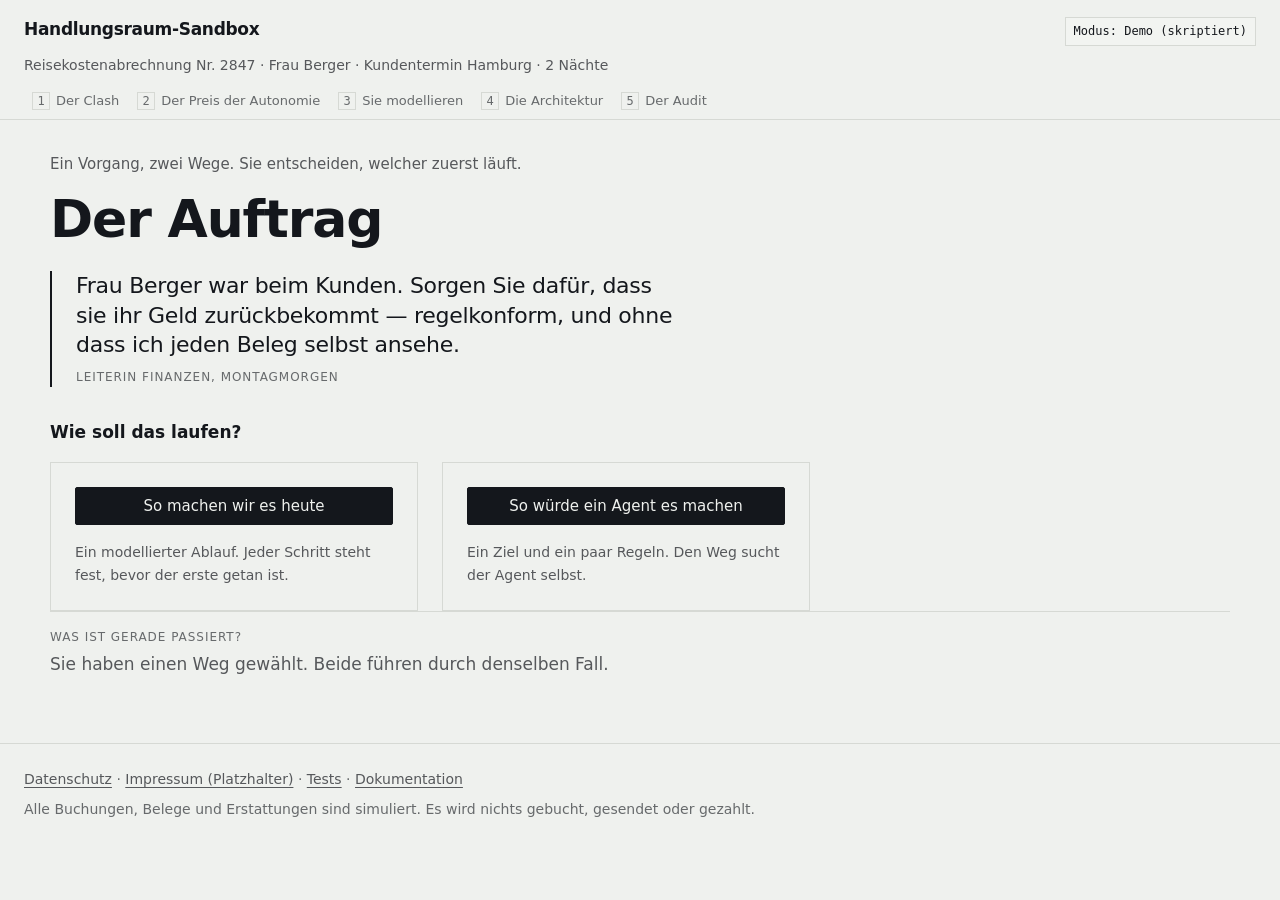
==== index.html @ 804ecce0 "v2-09: the merge — one canvas with hard gates inside the Handlungsraum Co-Authored-By: Claude Sonnet" ====
<!DOCTYPE html>
<html lang="de">
<head>
<meta charset="utf-8">
<meta name="viewport" content="width=device-width, initial-scale=1">
<title>Handlungsraum-Sandbox — Regeln statt Prozessvarianten</title>
<meta name="description" content="Interaktive Demo zu agentischer KI und Prozess-Governance: imperatives Prozessmodell gegen deklarativen Handlungsraum, am Beispiel einer Reisekostenabrechnung.">
<meta name="color-scheme" content="light">

<!-- CSS: eine Datei je Zustaendigkeit, Reihenfolge ueber @layer geregelt -->
<link rel="stylesheet" href="styles/tokens.css">
<link rel="stylesheet" href="styles/base.css">
<link rel="stylesheet" href="styles/layout.css">
<link rel="stylesheet" href="styles/imperativ.css">
<link rel="stylesheet" href="styles/deklarativ.css">
<link rel="stylesheet" href="styles/components.css">
<link rel="stylesheet" href="styles/screens.css">
</head>
<body>

<a class="sprungmarke" href="#hauptinhalt">Zum Inhalt springen</a>

<header class="kopf" role="banner">
  <div class="kopf__oben">
    <div class="kopf__marke">
      <span class="kopf__titel">Handlungsraum-Sandbox</span>
    </div>
    <span class="pille" id="modus-pille" aria-live="polite">Modus: Demo (skriptiert)</span>
  </div>
  <!-- Der Fall. Ein Satz, in jedem Akt derselbe. -->
  <p class="kopf__fall" id="fallzeile">Reisekostenabrechnung Nr. 2847 · Frau Berger · Kundentermin Hamburg · 2 Nächte</p>
  <nav class="aktleiste" id="aktleiste" aria-label="Akte"></nav>
</header>

<main id="hauptinhalt" class="buehne" role="main">
  <section class="screen" id="akt-0" data-akt="0" aria-labelledby="akt-0-titel"></section>
  <section class="screen" id="akt-1" data-akt="1" aria-labelledby="akt-1-titel" hidden></section>
  <!-- Akt 2 ist unantastbar: seine Ueberschriftskennung bleibt, wie sie war. -->
  <section class="screen" id="akt-2" data-akt="2" aria-labelledby="screen-2-titel" hidden></section>
  <section class="screen" id="akt-3" data-akt="3" aria-labelledby="akt-3-titel" hidden></section>
  <section class="screen" id="akt-4" data-akt="4" aria-labelledby="akt-4-titel" hidden></section>
  <section class="screen" id="akt-5" data-akt="5" aria-labelledby="akt-5-titel" hidden></section>
</main>

<footer class="fuss" role="contentinfo">
  <p>
    <a href="DATENSCHUTZ.md" rel="license">Datenschutz</a>
    <span aria-hidden="true">·</span>
    <a href="#" id="impressum-link">Impressum (Platzhalter)</a>
    <span aria-hidden="true">·</span>
    <a href="tests.html">Tests</a>
    <span aria-hidden="true">·</span>
    <a href="README.md">Dokumentation</a>
  </p>
  <p class="fuss__hinweis">Alle Buchungen, Belege und Erstattungen sind simuliert. Es wird nichts gebucht, gesendet oder gezahlt.</p>
</footer>

<!-- LADEREIHENFOLGE — identisch in tests.html spiegeln. Kein type="module": file:// -->
<script src="src/config.js"></script>
<script src="src/domain/tools.js"></script>
<script src="src/domain/imperative.js"></script>
<script src="src/domain/constraints.js"></script>
<script src="src/domain/compiler.js"></script>
<script src="src/domain/checker.js"></script>
<script src="src/domain/guardrail.js"></script>
<script src="src/domain/freedom.js"></script>
<script src="src/domain/tokens.js"></script>
<script src="src/domain/latency.js"></script>
<script src="src/agent/runner.js"></script>
<script src="src/agent/mockRunner.js"></script>
<script src="src/agent/liveRunner.js"></script>
<script src="src/v2/platzierung.js"></script>
<script src="src/v2/muster.js"></script>
<script src="src/state/store.js"></script>
<script src="src/ui/copy.de.js"></script>
<script src="src/ui/render.js"></script>
<script src="src/logging.js"></script>
<script src="src/ui/components/handlungsraum.js"></script>
<script src="src/ui/components/fsmDiagramm.js"></script>
<script src="src/ui/components/fusion.js"></script>
<script src="src/ui/components/zaehler.js"></script>
<script src="src/ui/components/plot.js"></script>
<script src="src/ui/components/logTabelle.js"></script>
<script src="src/ui/screens/auftrag.js"></script>
<script src="src/ui/screens/clash.js"></script>
<script src="src/ui/screens/preis.js"></script>
<script src="src/ui/screens/regeln.js"></script>
<script src="src/ui/screens/architektur.js"></script>
<script src="src/ui/screens/audit.js"></script>
<script src="src/main.js"></script>
<!-- ENDE LADEREIHENFOLGE -->

</body>
</html>
---- styles/tokens.css ----
/* Reihenfolge aller Layer, einmal deklariert. Danach ist die Dateireihenfolge egal. */
@layer tokens, base, layout, imperativ, deklarativ, components, screens;

@layer tokens {
  :root {
    /* Palette — es wird nichts ausserhalb dieser Werte verwendet. */
    --ink:        #14171C;
    --paper:      #EFF1EE;
    --imperativ:  #2B4C7E;
    --deklarativ: #A8762C;
    --verstoss:   #A6321E;
    --raster:     #D6D9D4;

    /* Abgeleitete Toene, ausschliesslich aus der Palette gemischt. */
    /* Beide Toene sind auf mindestens 4.5:1 gegen --paper eingestellt.
       Wer sie aendert, prueft den Kontrast erneut. */
    --ink-mittel: color-mix(in srgb, var(--ink) 70%, var(--paper));   /* ~6.3:1 */
    --ink-leise:  color-mix(in srgb, var(--ink) 62%, var(--paper));   /* ~4.6:1 */
    --paper-hoch: color-mix(in srgb, var(--paper) 82%, #FFFFFF);
    --imperativ-weich: color-mix(in srgb, var(--imperativ) 12%, var(--paper));
    --deklarativ-weich: color-mix(in srgb, var(--deklarativ) 14%, var(--paper));
    --verstoss-weich: color-mix(in srgb, var(--verstoss) 12%, var(--paper));
    /* Ocker traegt als Flaeche, aber nicht als Text: abgedunkelt auf ~5:1. */
    --deklarativ-text: color-mix(in srgb, var(--deklarativ) 75%, var(--ink));
    --gruen: #2F6B4F;

    /* Typografie — nur Systemschriften, bewusst gesetzt. */
    --font-display: ui-sans-serif, "Segoe UI Variable Display", "Segoe UI", system-ui, sans-serif;
    --font-body:    ui-sans-serif, "Segoe UI", system-ui, sans-serif;
    --font-mono:    ui-monospace, "Cascadia Mono", "SF Mono", "DejaVu Sans Mono", monospace;

    --display-size: clamp(2rem, 1.2rem + 2.6vw, 3.25rem);
    --display-weight: 680;
    --display-tracking: -0.022em;
    --display-leading: 1.05;

    --body-size: 1.0625rem;
    --body-leading: 1.6;
    --mass: 62ch;

    --label-size: 0.75rem;
    --label-tracking: 0.08em;

    /* 8px-Raster — die imperative Seite haelt sich strikt daran. */
    --r1: 8px;  --r2: 16px; --r3: 24px; --r4: 32px;
    --r6: 48px; --r8: 64px;

    --haarlinie: 1px;
    --radius: 2px;
    --radius-weich: 14px;

    --takt-schnell: 140ms;
    --takt-pfad: 600ms;
    --ease-weich: cubic-bezier(.22, .61, .36, 1);
  }

  /* Vortragsmodus: alles eine Stufe groesser, gleiche Proportionen. */
  :root.vortrag {
    --body-size: 1.25rem;
    --display-size: clamp(2.6rem, 1.6rem + 3.2vw, 4rem);
    --label-size: 0.875rem;
  }
}
---- styles/base.css ----
@layer base {
  *, *::before, *::after { box-sizing: border-box; }

  html { -webkit-text-size-adjust: 100%; }

  body {
    margin: 0;
    background: var(--paper);
    color: var(--ink);
    font-family: var(--font-body);
    font-size: var(--body-size);
    line-height: var(--body-leading);
    font-weight: 400;
  }

  h1, h2, h3 {
    font-family: var(--font-display);
    font-weight: var(--display-weight);
    letter-spacing: var(--display-tracking);
    line-height: var(--display-leading);
    margin: 0 0 var(--r2);
    text-wrap: balance;
  }
  h1 { font-size: var(--display-size); }
  h2 { font-size: clamp(1.35rem, 1.1rem + 0.9vw, 1.85rem); }
  h3 { font-size: 1.0625rem; letter-spacing: -0.012em; }

  p { margin: 0 0 var(--r2); max-width: var(--mass); }

  /* Emphase traegt die Farbe, nicht die Strichstaerke. */
  strong { font-weight: 400; color: var(--deklarativ-text); }
  em { font-style: normal; color: var(--imperativ); }

  code, kbd, samp, .mono {
    font-family: var(--font-mono);
    font-variant-numeric: tabular-nums;
    font-size: 0.9375em;
  }

  a { color: var(--imperativ); text-underline-offset: 3px; }
  a:hover { color: var(--ink); }

  button {
    font: inherit;
    color: inherit;
    cursor: pointer;
  }

  :where(a, button, input, [tabindex]):focus-visible {
    outline: 2px solid var(--ink);
    outline-offset: 2px;
    border-radius: var(--radius);
  }

  [hidden] { display: none !important; }

  .sprungmarke {
    position: absolute;
    left: -9999px;
    top: var(--r1);
    background: var(--ink);
    color: var(--paper);
    padding: var(--r1) var(--r2);
    z-index: 10;
  }
  .sprungmarke:focus { left: var(--r1); }

  .nur-screenreader {
    position: absolute; width: 1px; height: 1px;
    padding: 0; margin: -1px; overflow: hidden;
    clip: rect(0 0 0 0); white-space: nowrap; border: 0;
  }

  @media (prefers-reduced-motion: reduce) {
    *, *::before, *::after {
      animation-duration: 1ms !important;
      animation-iteration-count: 1 !important;
      transition-duration: 1ms !important;
    }
  }
}
---- styles/layout.css ----
@layer layout {
  .kopf {
    padding: var(--r2) var(--r3) 0;
    border-bottom: var(--haarlinie) solid var(--raster);
  }
  .kopf__oben {
    display: flex; flex-wrap: wrap; align-items: baseline;
    justify-content: space-between; gap: var(--r2);
  }
  .kopf__marke { display: flex; align-items: baseline; gap: var(--r2); flex-wrap: wrap; }
  .kopf__titel {
    font-family: var(--font-display);
    font-weight: 650;
    letter-spacing: -0.018em;
    font-size: 1.0625rem;
  }
  .kopf__unterzeile { color: var(--ink-leise); font-size: 0.875rem; }
  .kopf__rechts { display: flex; align-items: center; gap: var(--r2); flex-wrap: wrap; }

  /* Der Fall. Er wechselt nie — deshalb steht er ruhig und ohne Auszeichnung da. */
  .kopf__fall {
    margin: var(--r1) 0 0;
    max-width: none;
    color: var(--ink-mittel);
    font-size: 0.875rem;
  }

  .aktleiste { display: flex; gap: 2px; margin-top: var(--r1); flex-wrap: wrap; }
  .aktleiste__punkt {
    display: flex; align-items: center; gap: 6px;
    background: none; border: 0;
    padding: 6px var(--r1);
    color: var(--ink-leise);
    font-size: 0.8125rem;
    border-bottom: 2px solid transparent;
  }
  .aktleiste__punkt:hover { color: var(--ink); }
  .aktleiste__punkt.ist-aktiv { color: var(--ink); border-bottom-color: var(--ink); }
  .aktleiste__nr {
    font-family: var(--font-mono); font-size: 0.75rem;
    border: var(--haarlinie) solid var(--raster);
    width: 18px; height: 18px; line-height: 16px; text-align: center;
  }
  .aktleiste__punkt.ist-aktiv .aktleiste__nr { border-color: var(--ink); }

  .pille {
    font-family: var(--font-mono);
    font-size: 0.75rem;
    padding: 4px var(--r1);
    border: var(--haarlinie) solid var(--raster);
    background: var(--paper-hoch);
    white-space: nowrap;
  }

  .buehne { padding: var(--r4) var(--r3) var(--r8); }
  .screen { max-width: 1180px; margin: 0 auto; }

  /* Die Naht in der Mitte: zwei Sprachen, eine Seite. */
  .clash {
    display: grid;
    grid-template-columns: 1fr 1fr;
    margin-top: var(--r3);
    border-top: var(--haarlinie) solid var(--raster);
  }
  .panel { padding: var(--r3) var(--r3) var(--r4); }
  .panel--deklarativ { border-left: var(--haarlinie) solid var(--raster); }

  .steuerung {
    display: flex; flex-wrap: wrap; align-items: center; gap: var(--r2);
    padding: var(--r3) 0 var(--r2);
    border-top: var(--haarlinie) solid var(--raster);
    margin-top: var(--r3);
  }
  .steuerung__gruppe { display: flex; flex-wrap: wrap; align-items: center; gap: var(--r1); }
  .steuerung__titel {
    font-size: var(--label-size);
    letter-spacing: var(--label-tracking);
    text-transform: uppercase;
    color: var(--ink-leise);
    margin-right: var(--r1);
  }

  .fuss {
    border-top: var(--haarlinie) solid var(--raster);
    padding: var(--r3);
    color: var(--ink-leise);
    font-size: 0.875rem;
  }
  .fuss p { margin: 0 0 var(--r1); max-width: none; }
  .fuss a { color: var(--ink-mittel); }
  .fuss__vortrag { color: var(--ink-mittel); font-size: 0.8125rem; }

  @media (max-width: 860px) {
    .clash { grid-template-columns: 1fr; }
    .panel--deklarativ { border-left: 0; border-top: var(--haarlinie) solid var(--raster); }
    .buehne { padding: var(--r3) var(--r2) var(--r6); }
    .panel { padding: var(--r3) 0 var(--r4); }
    .kopf { padding: var(--r2) var(--r2) 0; }
    .aktleiste__text { display: none; }
  }
}
---- styles/imperativ.css ----
/* Linke Seite: technische Zeichnung. Rechte Winkel, Haarlinien, kein Radius. */
@layer imperativ {
  .fsm { width: 100%; height: auto; max-width: 340px; display: block; }

  .fsm__achse, .fsm__tick, .fsm__kante {
    stroke: var(--raster);
    stroke-width: 1;
    shape-rendering: crispEdges;
  }
  .fsm__kante.ist-erledigt { stroke: var(--imperativ); }

  .fsm__nr {
    font-family: var(--font-mono);
    font-size: 10px;
    fill: var(--ink-leise);
  }

  .fsm__knoten {
    fill: var(--paper-hoch);
    stroke: var(--raster);
    stroke-width: 1;
    shape-rendering: crispEdges;
    /* Bewusst ohne Uebergang: die imperative Seite bewegt sich nicht weich. */
    transition: none;
  }
  .fsm__knoten.ist-erledigt { fill: var(--imperativ-weich); stroke: var(--imperativ); }
  .fsm__knoten.ist-aktuell { stroke: var(--imperativ); stroke-width: 2; }
  .fsm__knoten.ist-verstoss { fill: var(--verstoss-weich); stroke: var(--verstoss); stroke-width: 2; }

  .fsm__text {
    font-family: var(--font-body);
    font-size: 12px;
    fill: var(--ink);
  }

  /* Der Stopp ist ein Vermerk auf der Zeichnung, keine Animation. */
  .fsm__stopp {
    fill: none;
    stroke: var(--verstoss);
    stroke-width: 1;
    stroke-dasharray: 3 3;
    shape-rendering: crispEdges;
  }

  .panel--imperativ .panel__label { color: var(--imperativ); }
}
---- styles/deklarativ.css ----
/* Rechte Seite: Gelaende. Keine Bahnen, weiche Hoehenlinien, offene Flaeche. */
@layer deklarativ {
  .panel--deklarativ .panel__label { color: var(--deklarativ); }

  .regelsaetze {
    list-style: none;
    margin: 0 0 var(--r3);
    padding: 0;
    max-width: 46ch;
  }
  .regelsatz {
    display: flex;
    gap: var(--r2);
    align-items: baseline;
    padding: 6px 0;
    border-bottom: var(--haarlinie) solid var(--raster);
  }
  .regelsatz__id {
    font-size: 0.75rem;
    color: var(--deklarativ-text);
    flex: 0 0 auto;
    min-width: 3.2em;
  }
  .regelsatz__text { color: var(--ink-mittel); }
  .regelsatz--eigen .regelsatz__id { color: var(--ink); }

  .raum-panel { margin-top: var(--r3); }
  .raum-panel__titel {
    font-size: var(--label-size);
    letter-spacing: var(--label-tracking);
    text-transform: uppercase;
    font-family: var(--font-body);
    font-weight: 600;
    color: var(--ink-leise);
    margin-bottom: var(--r1);
  }
  .raum-panel__hinweis {
    font-size: 0.875rem;
    color: var(--ink-leise);
    max-width: 42ch;
    margin-top: var(--r1);
  }

  .raum { width: 100%; height: auto; max-width: 340px; display: block; }

  #raum-schraffur line { stroke: var(--raster); stroke-width: 1; }

  .raum__verloren {
    fill: url(#raum-schraffur);
    stroke: var(--raster);
    stroke-width: 1;
    stroke-dasharray: 2 4;
  }

  .raum__band {
    stroke: var(--deklarativ);
    fill: var(--deklarativ);
    transition: rx var(--takt-pfad) var(--ease-weich), ry var(--takt-pfad) var(--ease-weich);
  }
  /* Das aeussere Band ist deckend: es verdeckt die Schraffur des aufgegebenen Raums. */
  .raum__band--0 {
    fill: color-mix(in srgb, var(--deklarativ) 7%, var(--paper));
    fill-opacity: 1;
    stroke-opacity: 0.5;
  }
  .raum__band--1 { fill-opacity: 0.07; stroke-opacity: 0.28; }
  .raum__band--2 { fill-opacity: 0.08; stroke-opacity: 0.18; }

  .raum__anker { fill: var(--raster); transition: fill var(--takt-schnell) linear; }
  .raum__anker.ist-besucht { fill: var(--deklarativ); }

  .raum__marke {
    font-family: var(--font-mono);
    font-size: 9px;
    fill: var(--ink-leise);
    font-variant-numeric: tabular-nums;
  }
  .raum__marke.ist-besucht { fill: var(--ink-mittel); }

  .spur__segment {
    stroke: var(--deklarativ);
    stroke-width: 2;
    stroke-linecap: round;
    fill: none;
  }
  .spur__segment.ist-blockiert {
    stroke: var(--verstoss);
    stroke-dasharray: 0.04 0.03;
  }
  .spur__abweisung line {
    stroke: var(--verstoss);
    stroke-width: 2;
    stroke-linecap: round;
  }
  .spur__kopf { fill: var(--deklarativ); }

  /* Die deklarative Seite bewegt sich weich — das ist die Haelfte des Arguments. */
  .spur__segment.ist-neu {
    stroke-dasharray: 1;
    stroke-dashoffset: 1;
    animation: spur-zeichnen var(--takt-pfad) var(--ease-weich) forwards;
  }
  .spur__segment.ist-blockiert.ist-neu {
    stroke-dasharray: 0.04 0.03;
    stroke-dashoffset: 0;
    animation: spur-blenden 240ms var(--ease-weich) forwards;
  }
  .spur__abweisung.ist-neu { animation: spur-blenden 240ms var(--ease-weich) forwards; }

  @keyframes spur-zeichnen { to { stroke-dashoffset: 0; } }
  @keyframes spur-blenden { from { opacity: 0; } to { opacity: 1; } }

  @media (prefers-reduced-motion: reduce) {
    .spur__segment.ist-neu { stroke-dashoffset: 0; animation: none; }
    .raum__band { transition: none; }
  }
}
---- styles/components.css ----
@layer components {
  .knopf {
    background: var(--paper-hoch);
    border: var(--haarlinie) solid var(--ink-leise);
    padding: 9px var(--r2);
    font-size: 0.9375rem;
    line-height: 1.2;
    border-radius: var(--radius);
    transition: background var(--takt-schnell) linear, border-color var(--takt-schnell) linear;
  }
  .knopf:hover:not(:disabled) { border-color: var(--ink); background: var(--paper); }
  .knopf:disabled { opacity: 0.45; cursor: not-allowed; }
  .knopf--haupt { background: var(--ink); color: var(--paper); border-color: var(--ink); }
  .knopf--haupt:hover:not(:disabled) { background: var(--ink-mittel); color: var(--paper); }
  .knopf--still { border-color: var(--raster); }
  .knopf[aria-pressed="true"] {
    background: var(--imperativ-weich);
    border-color: var(--imperativ);
    color: var(--ink);
  }

  .panel__label {
    font-size: var(--label-size);
    letter-spacing: var(--label-tracking);
    text-transform: uppercase;
    font-weight: 600;
    margin: 0 0 var(--r2);
  }

  .badge {
    display: inline-block;
    font-family: var(--font-mono);
    font-size: 0.8125rem;
    padding: 6px var(--r1);
    margin: var(--r2) 0 0;
    border: var(--haarlinie) solid var(--raster);
    max-width: 44ch;
  }
  .badge--verstoss {
    border-color: var(--verstoss);
    color: var(--verstoss);
    background: var(--verstoss-weich);
  }
  .badge--gut { border-color: var(--gruen); color: var(--gruen); }

  .zaehler-zeile {
    display: flex;
    align-items: baseline;
    justify-content: space-between;
    gap: var(--r2);
    margin: var(--r3) 0 0;
    padding-top: var(--r1);
    border-top: var(--haarlinie) solid var(--raster);
    max-width: 340px;
  }
  .zaehler-zeile__name {
    font-size: var(--label-size);
    letter-spacing: var(--label-tracking);
    text-transform: uppercase;
    color: var(--ink-leise);
  }
  .zaehler-zeile__wert {
    font-family: var(--font-display);
    font-variant-numeric: tabular-nums;
    font-size: 2rem;
    font-weight: var(--display-weight);
    letter-spacing: var(--display-tracking);
    line-height: 1;
    color: var(--imperativ);
  }

  .statuszeile {
    min-height: 1.6em;
    color: var(--ink-mittel);
    margin: var(--r1) 0 0;
  }

  .uebergang {
    margin-top: var(--r3);
    padding: var(--r3);
    border: var(--haarlinie) solid var(--raster);
    background: var(--paper-hoch);
    display: flex;
    flex-wrap: wrap;
    align-items: center;
    justify-content: space-between;
    gap: var(--r2);
  }
  .uebergang p { margin: 0; }

  .chips { list-style: none; display: flex; flex-wrap: wrap; gap: var(--r1); margin: var(--r1) 0 var(--r3); padding: 0; }
  .chip {
    font-family: var(--font-mono);
    font-size: 0.8125rem;
    padding: 6px var(--r2);
    border: var(--haarlinie) solid var(--raster);
    background: var(--paper-hoch);
  }

  .abschnitt__titel {
    font-family: var(--font-body);
    font-size: var(--label-size);
    letter-spacing: var(--label-tracking);
    text-transform: uppercase;
    font-weight: 600;
    color: var(--ink-leise);
    margin: var(--r4) 0 var(--r1);
  }

  .ergebnis { display: flex; flex-wrap: wrap; align-items: center; gap: var(--r3); margin-top: var(--r3); }
  .ergebnis__betrag { margin: 0; }
  .ergebnis__label {
    font-size: var(--label-size); letter-spacing: var(--label-tracking);
    text-transform: uppercase; color: var(--ink-leise);
  }

  .ablauf { list-style: none; margin: 0; padding: 0; border-top: var(--haarlinie) solid var(--raster); }
  .ablauf__zeile {
    display: grid;
    grid-template-columns: 2.2em 13em 1fr 7em;
    gap: var(--r2);
    padding: 5px 0;
    border-bottom: var(--haarlinie) solid var(--raster);
    font-size: 0.8125rem;
  }
  .ablauf__nr { color: var(--ink-leise); }
  .ablauf__input { color: var(--ink-mittel); overflow-wrap: anywhere; }
  .ablauf__ergebnis { color: var(--ink-mittel); }
  .ablauf__zeile.ist-geblockt .ablauf__ergebnis,
  .ablauf__zeile.ist-geblockt .ablauf__tool { color: var(--verstoss); }

  .pruefpanel {
    margin-top: var(--r4);
    padding: var(--r3);
    border: var(--haarlinie) solid var(--raster);
    background: var(--paper-hoch);
  }
  .pruefpanel__label {
    margin: 0;
    font-size: var(--label-size); letter-spacing: var(--label-tracking);
    text-transform: uppercase; color: var(--ink-leise);
  }
  .pruefpanel__wert {
    font-family: var(--font-display);
    font-size: var(--display-size);
    font-weight: var(--display-weight);
    letter-spacing: var(--display-tracking);
    line-height: 1;
    margin: 4px 0 var(--r1);
    font-variant-numeric: tabular-nums;
  }
  .pruefpanel__text { margin: 0; color: var(--ink-mittel); }
  .pruefpanel.ist-verletzt .pruefpanel__wert { color: var(--verstoss); }

  .frage { margin-top: var(--r4); padding-top: var(--r3); border-top: 2px solid var(--ink); }
  .frage__text {
    font-family: var(--font-display);
    font-size: var(--display-size);
    font-weight: var(--display-weight);
    letter-spacing: var(--display-tracking);
    line-height: var(--display-leading);
    margin: 0 0 var(--r2);
  }
  .frage__knoepfe { display: flex; gap: var(--r1); }

  @media (max-width: 700px) {
    .ablauf__zeile { grid-template-columns: 2em 1fr; }
    .ablauf__input, .ablauf__ergebnis { grid-column: 2; }
  }
}
---- styles/screens.css ----
@layer screens {
  .screen h1 { margin-bottom: var(--r2); }
  .lead {
    color: var(--ink-mittel);
    font-size: 1.125rem;
    max-width: 58ch;
  }
  .screen p { max-width: var(--mass); }

  /* — Screen 3 — */
  .instrumente {
    display: grid;
    grid-template-columns: repeat(auto-fit, minmax(150px, 1fr));
    gap: var(--haarlinie);
    background: var(--raster);
    border: var(--haarlinie) solid var(--raster);
    margin: var(--r3) 0 var(--r4);
  }
  .instrument { background: var(--paper); padding: var(--r2); }
  .instrument__name {
    font-size: var(--label-size);
    letter-spacing: var(--label-tracking);
    text-transform: uppercase;
    color: var(--ink-leise);
  }
  .instrument__wert {
    margin: 4px 0 0;
    font-family: var(--font-display);
    font-size: 1.9rem;
    font-weight: var(--display-weight);
    letter-spacing: var(--display-tracking);
    line-height: 1;
    font-variant-numeric: tabular-nums;
  }
  .instrument__einheit {
    font-family: var(--font-body);
    font-size: 0.8125rem;
    font-weight: 400;
    letter-spacing: 0;
    color: var(--ink-leise);
    margin-left: 4px;
  }
  .instrument.ist-warn .instrument__wert { color: var(--verstoss); }

  .editor { margin-bottom: var(--r4); }
  .editor__label {
    display: block;
    font-family: var(--font-display);
    font-size: 1.25rem;
    font-weight: 650;
    letter-spacing: -0.018em;
    margin-bottom: var(--r1);
  }
  .editor__zeile { display: flex; flex-wrap: wrap; gap: var(--r1); max-width: 720px; }
  .editor__feld {
    flex: 1 1 22rem;
    font: inherit;
    padding: 9px var(--r2);
    border: var(--haarlinie) solid var(--ink-leise);
    border-radius: var(--radius);
    background: var(--paper-hoch);
    color: var(--ink);
    min-width: 0;
  }
  .editor__feld::placeholder { color: var(--ink-leise); }

  .entwurf {
    margin-top: var(--r2);
    padding: var(--r2) var(--r3);
    border-left: 3px solid var(--deklarativ);
    background: var(--paper-hoch);
    max-width: 720px;
  }
  .entwurf--fehler { border-left-color: var(--verstoss); }
  .entwurf__label {
    font-size: var(--label-size);
    letter-spacing: var(--label-tracking);
    text-transform: uppercase;
    color: var(--ink-leise);
  }
  .entwurf__text { margin: 0 0 var(--r2); }
  .entwurf__beispiel { margin: 0; color: var(--ink-mittel); font-size: 0.9375rem; }
  .entwurf__knoepfe { display: flex; gap: var(--r1); flex-wrap: wrap; }

  .regelspalten {
    display: grid;
    grid-template-columns: 1fr minmax(240px, 340px);
    gap: var(--r4);
    align-items: start;
  }
  .regelsatz__form {
    display: block;
    font-size: 0.75rem;
    color: var(--ink-leise);
    margin-top: 2px;
  }
  .knopf--klein { padding: 3px var(--r1); font-size: 0.75rem; }
  .hinweis { color: var(--ink-leise); font-size: 0.9375rem; }

  .durchsetzung { margin-top: var(--r4); padding-top: var(--r2); border-top: var(--haarlinie) solid var(--raster); }
  .durchsetzung__titel {
    font-family: var(--font-display);
    font-size: 1.25rem;
    letter-spacing: -0.018em;
    margin-bottom: var(--r2);
  }
  .durchsetzung__schalter { display: flex; gap: 0; flex-wrap: wrap; }
  .durchsetzung__schalter .knopf { border-radius: 0; }
  .durchsetzung__schalter .knopf + .knopf { margin-left: -1px; }
  .durchsetzung__hinweis { color: var(--ink-mittel); margin-top: var(--r1); font-size: 0.9375rem; }

  .plot-panel { max-width: 420px; }
  .plot { width: 100%; height: auto; display: block; }
  .plot__achse { fill: none; stroke: var(--ink-leise); stroke-width: 1; }
  .plot__reihe { fill: none; stroke-width: 2; stroke-linecap: round; }
  .plot__reihe.ist-verstoesse, .plot__punkt.ist-verstoesse { stroke: var(--verstoss); fill: var(--verstoss); }
  .plot__reihe.ist-kosten, .plot__punkt.ist-kosten { stroke: var(--deklarativ); fill: var(--deklarativ); }
  .plot__punkt { stroke: none; }
  .plot__marke { font-family: var(--font-mono); font-size: 9px; fill: var(--ink-leise); }
  .plot__legende { display: flex; gap: var(--r2); font-size: 0.8125rem; margin-top: 0; }
  .plot__key.ist-verstoesse { color: var(--verstoss); }
  .plot__key.ist-kosten { color: var(--deklarativ-text); }
  .plot__leer { color: var(--ink-leise); }

  .zustimmung {
    margin-top: var(--r6);
    padding-top: var(--r2);
    border-top: var(--haarlinie) solid var(--raster);
    color: var(--ink-leise);
    font-size: 0.875rem;
    max-width: none;
  }
  .zustimmung__zusatz { color: var(--ink-leise); }

  /* — Screen 4 — */
  .logtabelle__rahmen { overflow-x: auto; border: var(--haarlinie) solid var(--raster); margin-bottom: var(--r2); }
  .logtabelle {
    border-collapse: collapse;
    width: 100%;
    min-width: 760px;
    font-family: var(--font-mono);
    font-variant-numeric: tabular-nums;
    font-size: 0.8125rem;
  }
  .logtabelle th {
    text-align: left;
    font-family: var(--font-body);
    font-size: var(--label-size);
    letter-spacing: var(--label-tracking);
    text-transform: uppercase;
    color: var(--ink-leise);
    font-weight: 600;
    padding: var(--r1);
    border-bottom: var(--haarlinie) solid var(--raster);
    background: var(--paper-hoch);
    white-space: nowrap;
  }
  .logtabelle td { padding: 5px var(--r1); border-bottom: var(--haarlinie) solid var(--raster); vertical-align: top; }
  .logtabelle__input { max-width: 22ch; overflow-wrap: anywhere; }
  .logzeile[data-aktion] { cursor: pointer; }
  .logzeile[data-aktion]:focus-visible { outline: 2px solid var(--ink); outline-offset: -2px; }
  .logzeile[data-aktion]:hover { background: var(--paper-hoch); }
  .logzeile.ist-geblockt td { color: var(--verstoss); }
  .logzeile__beleg td { background: var(--paper-hoch); }
  .beleg { list-style: none; margin: 0; padding: 0; }
  .beleg li { padding: 2px 0; color: var(--ink-mittel); }

  .check { display: inline-block; white-space: nowrap; }
  .check--erfuellt { color: var(--gruen); }
  .check--verletzt { color: var(--verstoss); }
  .check--nicht_anwendbar, .check--leer { color: var(--ink-leise); }

  .logtabelle--diff tr.ist-anders td { background: var(--deklarativ-weich); }
  .diff__status { color: var(--ink-leise); }
  .diff__leer { color: var(--ink-leise); }

  .selbstcheck { margin-top: var(--r8); padding-top: var(--r3); border-top: 2px solid var(--ink); }
  .selbstcheck__titel { font-size: clamp(1.35rem, 1.1rem + 0.9vw, 1.85rem); }
  .selbstcheck__liste { max-width: var(--mass); padding-left: 1.4em; }
  .selbstcheck__liste li { margin-bottom: var(--r1); color: var(--ink-mittel); }

  @media (max-width: 860px) {
    .regelspalten { grid-template-columns: 1fr; }
  }
  @media (max-width: 560px) {
    /* Fuenf Anzeigen auf zwei Spalten: die letzte nimmt die ganze Breite. */
    .instrument:last-child { grid-column: 1 / -1; }
  }
}
@layer screens {
  /* Rahmensatz und Ruecknahme. Beide gehoeren der Huelle, nicht dem Akt. */
  .aktrahmen {
    margin: 0 0 var(--r2);
    max-width: 52ch;
    color: var(--ink-mittel);
    font-size: 0.9375rem;
  }

  .rueckblick {
    margin-top: var(--r5);
    padding-top: var(--r2);
    border-top: var(--haarlinie) solid var(--raster);
  }
  .rueckblick__frage {
    margin: 0 0 4px;
    font-size: var(--label-size);
    letter-spacing: var(--label-tracking);
    text-transform: uppercase;
    color: var(--ink-leise);
  }
  .rueckblick__text { margin: 0; max-width: 60ch; color: var(--ink-mittel); }
}

@layer screens {
  /* Akt 0 — Der Auftrag. Eine Ansage, zwei Wege, sonst nichts auf der Flaeche. */
  .auftrag {
    margin: var(--r3) 0 var(--r4);
    padding: 0 0 0 var(--r3);
    border-left: 2px solid var(--ink);
    max-width: 58ch;
  }
  .auftrag__text {
    margin: 0 0 var(--r1);
    font-family: var(--font-display);
    font-size: 1.375rem;
    line-height: 1.35;
    letter-spacing: -0.012em;
  }
  .auftrag__rolle {
    font-size: var(--label-size);
    letter-spacing: var(--label-tracking);
    text-transform: uppercase;
    color: var(--ink-leise);
  }
  .auftrag__frage { margin: 0 0 var(--r2); font-weight: 600; }

  .wahl { display: grid; grid-template-columns: 1fr 1fr; gap: var(--r3); max-width: 760px; }
  .wahl__karte {
    border: var(--haarlinie) solid var(--raster);
    padding: var(--r3);
    display: flex; flex-direction: column; gap: var(--r2); align-items: flex-start;
  }
  .wahl__knopf { width: 100%; justify-content: center; text-align: center; }
  .wahl__hinweis { margin: 0; color: var(--ink-mittel); font-size: 0.875rem; }

  /* Die nicht gewaehlte Seite bleibt stehen. Sie wird leiser, nicht unsichtbar. */
  .panel__wahlmarke {
    margin: 0 0 var(--r1);
    font-size: var(--label-size);
    letter-spacing: var(--label-tracking);
    text-transform: uppercase;
    color: var(--ink-leise);
  }
  .panel.ist-gewaehlt .panel__wahlmarke { color: var(--ink); }
  .panel.ist-zurueckgenommen { opacity: 0.5; }
  .panel.ist-zurueckgenommen:hover,
  .panel.ist-zurueckgenommen:focus-within { opacity: 1; }

  @media (max-width: 860px) {
    .wahl { grid-template-columns: 1fr; }
  }
}

@layer screens {
  /* Die Leitzahl eines Akts. Genau eine je Flaeche, sonst waere sie keine. */
  .grosszahl {
    display: flex; flex-direction: column; gap: 2px;
    margin-top: var(--r3);
    padding-top: var(--r2);
    border-top: var(--haarlinie) solid var(--raster);
  }
  .grosszahl__wert {
    font-size: 3.25rem;
    line-height: 1;
    font-variant-numeric: tabular-nums;
    letter-spacing: -0.03em;
  }
  .grosszahl__name {
    font-size: var(--label-size);
    letter-spacing: var(--label-tracking);
    text-transform: uppercase;
    color: var(--ink-leise);
  }

  .steuerung--wahl { border-top: 0; margin-top: var(--r3); padding-bottom: 0; }
  .steuerung__erklaerung { color: var(--ink-leise); font-size: 0.875rem; }
}

@layer screens {
  /* Akt 3 — eine Leitzahl, vier Nebenwerte in einer ruhigen Zeile. */
  .anzeigen {
    display: flex; flex-wrap: wrap; align-items: flex-end;
    gap: var(--r3) var(--r5);
    margin: var(--r3) 0 var(--r4);
  }
  .anzeigen .grosszahl { margin-top: 0; padding-top: 0; border-top: 0; }
  .grosszahl.ist-warn .grosszahl__wert { color: var(--verstoss, var(--ink)); }

  .nebenwerte {
    display: flex; flex-wrap: wrap; gap: var(--r1) var(--r3);
    margin: 0 0 4px;
  }
  .nebenwert { display: flex; align-items: baseline; gap: 6px; }
  .nebenwert__name { color: var(--ink-leise); font-size: 0.8125rem; }
  .nebenwert__wert {
    margin: 0;
    font-size: 0.875rem;
    font-variant-numeric: tabular-nums;
    color: var(--ink-mittel);
  }
  .nebenwert__einheit { color: var(--ink-leise); font-size: 0.75rem; margin-left: 2px; }
}

@layer screens {
  /* Akt 4 — drei Orte fuer dieselbe Regel, nebeneinander lesbar. */
  .regelkarte {
    border-left: 2px solid var(--ink);
    padding-left: var(--r3);
    margin: var(--r3) 0 var(--r4);
    max-width: 60ch;
  }
  .regelkarte__label {
    margin: 0 0 4px;
    font-size: var(--label-size);
    letter-spacing: var(--label-tracking);
    text-transform: uppercase;
    color: var(--ink-leise);
  }
  .regelkarte__text { margin: 0 0 4px; font-size: 1.0625rem; }
  .regelkarte__form { margin: 0; color: var(--ink-leise); font-size: 0.8125rem; }

  .orte {
    display: grid;
    grid-template-columns: repeat(3, 1fr);
    gap: 0;
    margin: var(--r3) 0 var(--r4);
    border-top: var(--haarlinie) solid var(--raster);
    border-bottom: var(--haarlinie) solid var(--raster);
  }
  .ort {
    padding: var(--r3);
    border-left: var(--haarlinie) solid var(--raster);
    display: flex; flex-direction: column; gap: var(--r2);
  }
  .ort:first-child { border-left: 0; }
  .ort.ist-gewaehlt { background: var(--paper-hoch); }
  .ort__marke {
    margin: 0;
    font-size: var(--label-size);
    letter-spacing: var(--label-tracking);
    text-transform: uppercase;
    color: var(--ink);
  }
  .ort__titel { margin: 0; font-size: 1rem; font-weight: 650; }
  .ort__hinweis { margin: 0; color: var(--ink-mittel); font-size: 0.875rem; }
  .ort__fuss { margin-top: auto; }

  .masse { margin: 0; display: flex; flex-direction: column; gap: var(--r2); }
  .mass { display: flex; flex-direction: column; gap: 1px; }
  .mass__name {
    font-size: var(--label-size);
    letter-spacing: var(--label-tracking);
    text-transform: uppercase;
    color: var(--ink-leise);
  }
  .mass__wert {
    margin: 0;
    font-size: 1.25rem;
    font-variant-numeric: tabular-nums;
    display: flex; flex-direction: column; gap: 1px;
  }
  .mass__zusatz {
    font-family: var(--font-text, inherit);
    font-size: 0.75rem;
    color: var(--ink-leise);
    letter-spacing: 0;
  }

  @media (max-width: 860px) {
    .orte { grid-template-columns: 1fr; }
    .ort { border-left: 0; border-top: var(--haarlinie) solid var(--raster); }
    .ort:first-child { border-top: 0; }
  }
}

@layer screens {
  /* Akt 4, Teil 2 — drei Regeln, drei Orte, ein Name fuer das Ergebnis. */
  .zuordnung { width: 100%; border-collapse: collapse; font-size: 0.875rem; }
  .zuordnung th, .zuordnung td {
    text-align: left;
    padding: var(--r2);
    border-bottom: var(--haarlinie) solid var(--raster);
    vertical-align: top;
  }
  .zuordnung thead th {
    font-size: var(--label-size);
    letter-spacing: var(--label-tracking);
    text-transform: uppercase;
    color: var(--ink-leise);
    font-weight: 500;
  }
  .zuordnung__regel { font-weight: 500; }
  .zuordnung__name { display: block; }
  .zuordnung__text { display: block; color: var(--ink-leise); font-size: 0.8125rem; }
  .zuordnung__zeile.ist-gesetzt .zuordnung__name { color: var(--ink); }

  .muster {
    margin: var(--r3) 0;
    padding: var(--r3);
    border: var(--haarlinie) solid var(--ink);
    max-width: 68ch;
  }
  .muster.ist-entartet { border-style: dashed; }
  .muster__satz {
    margin: 0 0 var(--r1);
    font-family: var(--font-display);
    font-size: 1.1875rem;
    line-height: 1.35;
  }
  .muster__name { margin: 0 0 var(--r1); color: var(--ink-mittel); font-size: 0.9375rem; }
  .muster__beschreibung { margin: 0 0 4px; }
  .muster__einsatz { margin: 0; color: var(--ink-leise); font-size: 0.875rem; }
}

@layer screens {
  /* Die verschmolzene Flaeche in Akt 4: eine Zeichnung, keine Naht. */
  .flaeche { margin: var(--r4) 0; }
  .fusion { max-width: 340px; margin: 0 auto; }
  .fusion .raum { display: block; width: 100%; height: auto; }
  .flaeche__hinweis {
    max-width: 46ch;
    margin: var(--r2) auto 0;
    color: var(--ink-leise);
    font-size: 0.875rem;
    text-align: center;
  }

  .schranke__wand {
    stroke: var(--ink);
    stroke-width: 2;
    stroke-linecap: butt;
  }
  .schranke__pfosten { stroke: var(--ink); stroke-width: 3; stroke-linecap: round; }
  .schranke__marke {
    font-family: var(--font-mono);
    font-size: 8px;
    fill: var(--ink-leise);
  }

  /*
   * Die Verschmelzung: die Schranken kommen einmal von aussen herein und
   * setzen sich in den Raum. Rund 900 ms, danach steht das Bild.
   */
  .fusion.ist-verschmilzt .schranke {
    animation: schranke-hinein 900ms cubic-bezier(0.2, 0.7, 0.2, 1) both;
    animation-delay: calc(var(--schranke-i, 0) * 90ms);
  }
  @keyframes schranke-hinein {
    from { opacity: 0; transform: scaleX(0.1); }
    to   { opacity: 1; transform: scaleX(1); }
  }
  .fusion.ist-verschmilzt .schranke { transform-origin: 150px center; transform-box: fill-box; }

  @media (prefers-reduced-motion: reduce) {
    /* Kein Zusammenschieben: die Flaeche steht sofort verschmolzen da. */
    .fusion.ist-verschmilzt .schranke { animation: none; opacity: 1; transform: none; }
  }
}
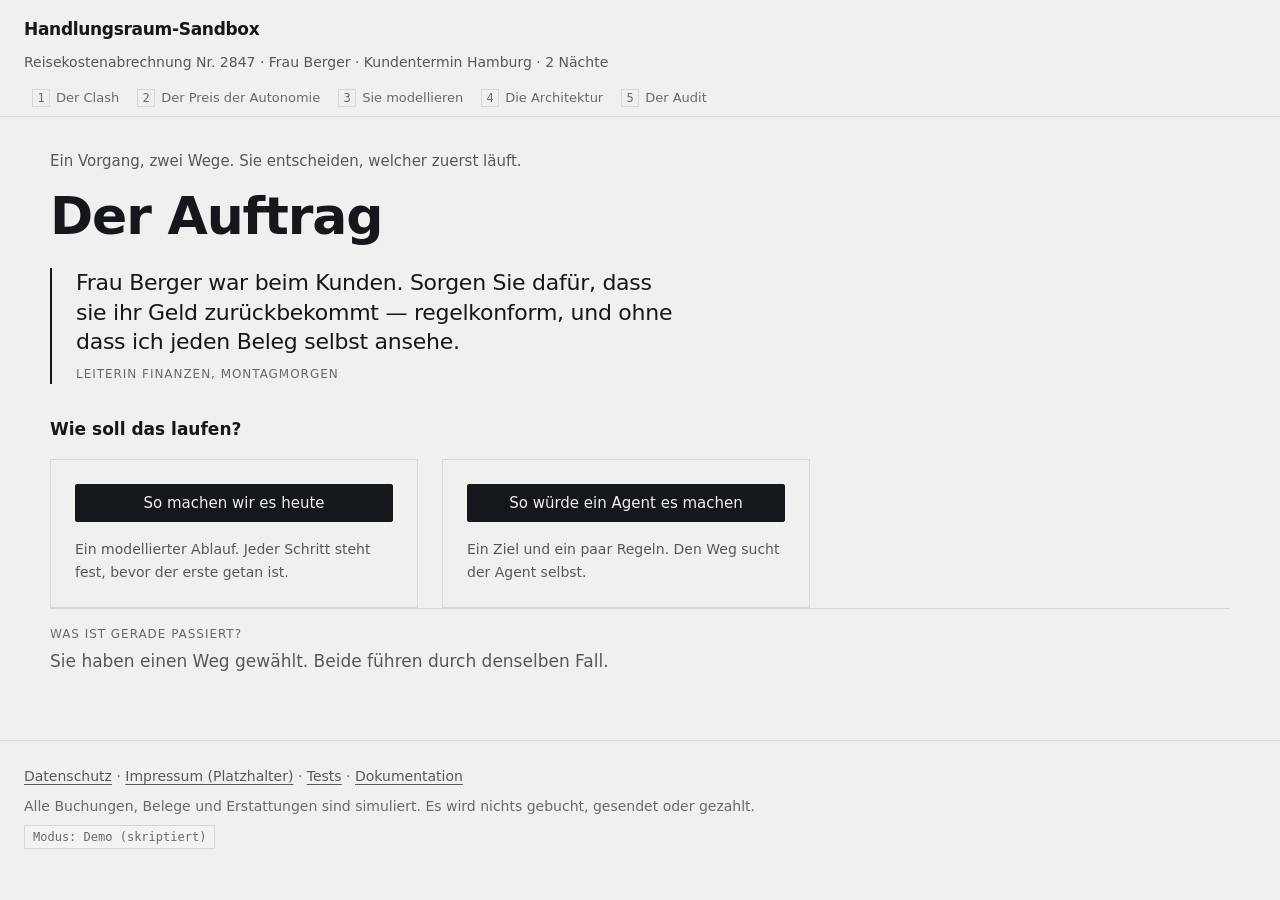
==== commit c5a19dcd: "v2-12: presenter mode across five acts, mode pill demoted to the footer Co-Authored-By: Claude Sonne" ====
--- a/index.html
+++ b/index.html
@@ -25,7 +25,6 @@
     <div class="kopf__marke">
       <span class="kopf__titel">Handlungsraum-Sandbox</span>
     </div>
-    <span class="pille" id="modus-pille" aria-live="polite">Modus: Demo (skriptiert)</span>
   </div>
   <!-- Der Fall. Ein Satz, in jedem Akt derselbe. -->
   <p class="kopf__fall" id="fallzeile">Reisekostenabrechnung Nr. 2847 · Frau Berger · Kundentermin Hamburg · 2 Nächte</p>
@@ -53,6 +52,8 @@
     <a href="README.md">Dokumentation</a>
   </p>
   <p class="fuss__hinweis">Alle Buchungen, Belege und Erstattungen sind simuliert. Es wird nichts gebucht, gesendet oder gezahlt.</p>
+  <!-- Der Modus gehoert in die Fusszeile: er ist eine Fussnote, keine Ueberschrift. -->
+  <p><span class="pille" id="modus-pille" aria-live="polite">Modus: Demo (skriptiert)</span></p>
 </footer>
 
 <!-- LADEREIHENFOLGE — identisch in tests.html spiegeln. Kein type="module": file:// -->
--- a/styles/screens.css
+++ b/styles/screens.css
@@ -466,3 +466,10 @@
     .fusion.ist-verschmilzt .schranke { animation: none; opacity: 1; transform: none; }
   }
 }
+
+@layer screens {
+  /* Die Spalte, die eine Pruefung einer Architekturentscheidung zurechnet. */
+  .logtabelle__ort { font-size: 0.75rem; color: var(--ink-leise); white-space: nowrap; }
+  .logtabelle__ort.ist-imperativ { color: var(--ink); font-weight: 500; }
+  .logtabelle__ort.ist-leitplanke { color: var(--ink-mittel); }
+}
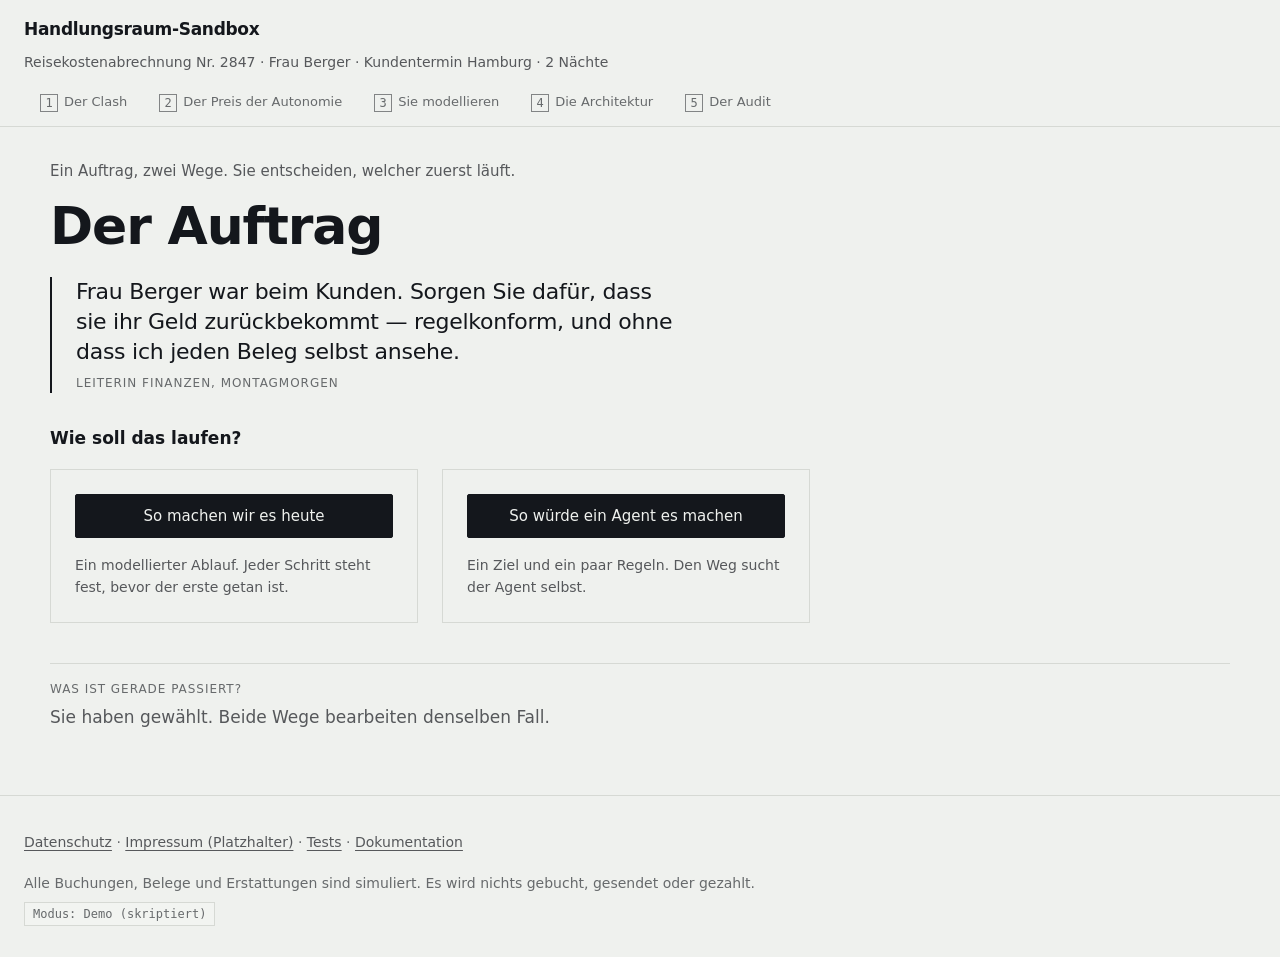
==== commit 2269cd6e: "responsive: 44px-Bedienflaechen, zweiter Kanal neben der Farbe, Umbruch fuer schmale Flaechen - styl" ====
--- a/index.html
+++ b/index.html
@@ -15,6 +15,7 @@
 <link rel="stylesheet" href="styles/deklarativ.css">
 <link rel="stylesheet" href="styles/components.css">
 <link rel="stylesheet" href="styles/screens.css">
+<link rel="stylesheet" href="styles/responsive.css">
 </head>
 <body>
 
--- a/styles/tokens.css
+++ b/styles/tokens.css
@@ -43,7 +43,7 @@
 
     /* 8px-Raster — die imperative Seite haelt sich strikt daran. */
     --r1: 8px;  --r2: 16px; --r3: 24px; --r4: 32px;
-    --r6: 48px; --r8: 64px;
+    --r5: 40px; --r6: 48px; --r8: 64px;
 
     --haarlinie: 1px;
     --radius: 2px;
--- a/styles/base.css
+++ b/styles/base.css
@@ -46,9 +46,13 @@
     cursor: pointer;
   }
 
-  :where(a, button, input, [tabindex]):focus-visible {
-    outline: 2px solid var(--ink);
+  /* Der Fokusring ist der einzige Hinweis, den die Tastatur bekommt — er ist
+     3 px stark und liegt auf --ink (15.8:1 zur Flaeche). Der helle Saum
+     darunter traegt ihn auch ueber dunkel gefuellten Knoepfen. */
+  :where(a, button, input, select, textarea, summary, [tabindex]):focus-visible {
+    outline: 3px solid var(--ink);
     outline-offset: 2px;
+    box-shadow: 0 0 0 2px var(--paper-hoch);
     border-radius: var(--radius);
   }
 
--- a/styles/responsive.css
+++ b/styles/responsive.css
@@ -0,0 +1,332 @@
+/*
+ * Zugaenglichkeit und schmale Flaechen.
+ *
+ * Diese Datei kommt zuletzt und aendert die Zeichensprache nicht: gleiche
+ * Palette, gleiche Schriftrollen, gleiche Proportionen. Sie sorgt nur dafuer,
+ * dass die Zeichnung auch bei 390 px, bei 200 % Zoom und ohne Farbwahrnehmung
+ * lesbar bleibt.
+ *
+ * Vier Anliegen, in dieser Reihenfolge:
+ *   1. Bedienflaechen — nichts Anklickbares unter 44 x 44 px.
+ *   2. Zweiter Kanal — keine Aussage haengt allein an der Farbe.
+ *   3. Kontrast und Fokus — 4.5:1 fuer Text, sichtbarer Ring fuer Tastatur.
+ *   4. Umbruch — eine Spalte statt gequetschter Tabellen, nie Querlauf der Seite.
+ */
+@layer responsive;
+
+@layer responsive {
+
+  :root {
+    /* Kleinste Bedienflaeche. Eine Zahl, damit sie ueberall dieselbe ist. */
+    --ziel: 44px;
+    /* Rand einer leisen Bedienflaeche: leiser als --ink-leise, aber ueber 3:1.
+       --raster (1.25:1) traegt Trennlinien, keine Knopfkanten. */
+    --raster-kante: color-mix(in srgb, var(--ink) 50%, var(--paper));  /* ~3.3:1 */
+  }
+
+  /* — 1. Bedienflaechen ————————————————————————————————————————
+   * Gewachsen wird ueber Innenabstand. Die Schriftgroessen bleiben, wie sie
+   * waren; die Flaeche darum herum wird groesser, nicht der Text.
+   */
+
+  .knopf {
+    display: inline-flex;
+    align-items: center;
+    justify-content: center;
+    min-height: var(--ziel);
+    padding-block: 10px;
+  }
+  /* Der kleine Knopf bleibt klein im Satzbild und ist trotzdem zu treffen. */
+  .knopf--klein {
+    padding: 6px var(--r2);
+    min-height: var(--ziel);
+  }
+
+  .aktleiste { gap: 0; }
+  .aktleiste__punkt {
+    min-height: var(--ziel);
+    min-width: var(--ziel);
+    justify-content: center;
+    padding: 6px var(--r2);
+  }
+  .aktleiste__nr { border-color: var(--raster-kante); }
+  .aktleiste__punkt.ist-aktiv .aktleiste__nr { border-color: var(--ink); }
+
+  .editor__feld { min-height: var(--ziel); }
+
+  /* Die aufklappbare Zeile ist der Schalter des Audits — sie braucht Hoehe. */
+  .logzeile[data-aktion] > td { padding-block: 11px; }
+
+  .sprungmarke {
+    display: inline-flex;
+    align-items: center;
+    min-height: var(--ziel);
+  }
+
+  /* Verweise in der Fusszeile stehen einzeln, nicht im Fliesstext:
+     sie duerfen die volle Flaeche bekommen. */
+  .fuss p a {
+    display: inline-flex;
+    align-items: center;
+    min-height: var(--ziel);
+  }
+
+  /* — 2. Zweiter Kanal ————————————————————————————————————————
+   * Jede Aussage, die bisher nur an einer Farbe hing, bekommt eine Form,
+   * ein Zeichen oder ein Wort dazu. Die Zeichen sind fuer das Auge; die
+   * Vorlesesoftware bekommt sie ueber die Alternative leer gestellt.
+   */
+
+  /* Verstoss im imperativen Modell: rot UND gestrichelt.
+     Der laufende Schritt bleibt durchgezogen — so sind beide zu trennen,
+     auch wenn Blau und Rot gleich aussehen. */
+  .fsm__knoten.ist-verstoss {
+    stroke-dasharray: 4 2;
+    shape-rendering: auto;
+  }
+
+  /* Besuchte Ankerpunkte sind gefuellt, unbesuchte offen. Fuellung statt
+     Farbton — und der offene Ring liegt zugleich ueber 3:1 zur Flaeche. */
+  .raum__anker {
+    fill: none;
+    stroke: var(--ink-leise);
+    stroke-width: 1.2;
+  }
+  .raum__anker.ist-besucht {
+    fill: var(--deklarativ);
+    stroke: var(--deklarativ-text);
+  }
+
+  /* Constraint-Check im Audit: das Wort stand schon da, das Zeichen kommt dazu. */
+  .check::before {
+    content: "· ";
+    content: "· " / "";
+  }
+  .check--erfuellt::before {
+    content: "\2713\00a0";
+    content: "\2713\00a0" / "";
+  }
+  .check--verletzt::before {
+    content: "\2717\00a0";
+    content: "\2717\00a0" / "";
+  }
+  .check--nicht_anwendbar::before {
+    content: "\2013\00a0";
+    content: "\2013\00a0" / "";
+  }
+  .check--leer::before { content: none; }
+
+  /* Abgelehnter Aufruf: das Kreuz steht schon in der Spur (spur__abweisung),
+     im Protokoll bekommt die Zeile dasselbe Zeichen. */
+  .logzeile.ist-geblockt > td:first-child::before,
+  .ablauf__zeile.ist-geblockt .ablauf__nr::before {
+    content: "\2717\00a0";
+    content: "\2717\00a0" / "";
+    color: var(--verstoss);
+  }
+
+  /* Abweichende Zeile im Vergleich zweier Laeufe: bisher nur ein Farbfeld. */
+  .logtabelle--diff tr.ist-anders td:first-child::before {
+    content: "\2260\00a0";
+    content: "\2260\00a0" / "";
+    color: var(--deklarativ-text);
+  }
+
+  /* Warnzahlen: die Ziffer wird rot, das Ausrufezeichen kommt dazu. */
+  .instrument.ist-warn .instrument__name::after,
+  .grosszahl.ist-warn .grosszahl__name::after,
+  .pruefpanel.ist-verletzt .pruefpanel__label::after {
+    content: " (!)";
+    content: " (!)" / "";
+    color: var(--verstoss);
+    font-weight: 700;
+  }
+
+  /* Vermerke. Der Text sagt es, das Zeichen wiederholt es kurz. */
+  .badge--gut::before {
+    content: "\2713\00a0";
+    content: "\2713\00a0" / "";
+  }
+  .badge--verstoss::before {
+    content: "\2717\00a0";
+    content: "\2717\00a0" / "";
+  }
+
+  /* Der abgelehnte Entwurf: Farbe und Strichart am selben Rand. */
+  .entwurf--fehler { border-left-style: dashed; }
+
+  /* Gedrueckter Zustand: bisher nur ein Farbfeld. Jetzt zusaetzlich eine
+     zweite, innen liegende Kante — Strichstaerke statt Farbton. */
+  .knopf[aria-pressed="true"] {
+    box-shadow: inset 0 0 0 2px var(--imperativ);
+  }
+
+  /* Der Plot fuehrt zwei Reihen. Kosten laufen gestrichelt mit offenen
+     Punkten, Verstoesse durchgezogen mit vollen — die Form traegt, nicht
+     die Farbe. */
+  .plot__reihe.ist-kosten {
+    stroke-dasharray: 5 3;
+  }
+  .plot__punkt.ist-kosten {
+    fill: var(--paper);
+    stroke: var(--deklarativ);
+    stroke-width: 2;
+  }
+  .plot__legende { align-items: center; }
+  .plot__key { display: inline-flex; align-items: center; gap: 6px; }
+  .plot__key::before {
+    content: "";
+    display: inline-block;
+    width: 1.6em;
+    border-top: 2px solid currentColor;
+  }
+  .plot__key.ist-kosten::before { border-top-style: dashed; }
+
+  /* — 3. Kontrast und Fokus ————————————————————————————————————— */
+
+  /* Ocker traegt als Flaeche, nicht als Text: 3.5:1 reicht fuer eine
+     Beschriftung nicht. Der abgedunkelte Ton steht auf 5.1:1. */
+  .panel--deklarativ .panel__label { color: var(--deklarativ-text); }
+
+  /* Die zurueckgenommene Seite wurde bisher als Ganzes durchsichtig gestellt.
+     Damit fiel jeder Text darin unter 3.4:1 — die leisen Toene sogar unter
+     2:1. Die Ruecknahme liegt jetzt auf der Zeichnung, nicht auf der Schrift;
+     dass die Seite passiv ist, sagt ohnehin die Wahlmarke im Klartext. */
+  .panel.ist-zurueckgenommen { opacity: 1; }
+  .panel.ist-zurueckgenommen .fsm,
+  .panel.ist-zurueckgenommen .raum { opacity: 0.55; }
+  .panel.ist-zurueckgenommen:hover .fsm,
+  .panel.ist-zurueckgenommen:hover .raum,
+  .panel.ist-zurueckgenommen:focus-within .fsm,
+  .panel.ist-zurueckgenommen:focus-within .raum { opacity: 1; }
+
+  /* Der leise Knopf blieb mit --raster (1.25:1) fast randlos. */
+  .knopf--still { border-color: var(--raster-kante); }
+
+  /* Abgeschaltete Knoepfe sind von der Kontrastregel ausgenommen; bei 0.45
+     war die Beschriftung trotzdem nicht mehr zu lesen. 0.6 haelt 4.5:1. */
+  .knopf:disabled { opacity: 0.6; }
+
+  /* Aufklappbare Zeilen: der Ring lag innen und nur 2 px stark. */
+  .logzeile[data-aktion]:focus-visible {
+    outline: 3px solid var(--ink);
+    outline-offset: -3px;
+    background: var(--paper-hoch);
+  }
+
+  /* — 4. Umbruch ————————————————————————————————————————————————
+   * Nichts darf die Seite quer schieben. Was zweidimensional bleiben muss,
+   * scrollt in seinem eigenen Rahmen.
+   */
+
+  html, body { overflow-x: clip; }
+
+  .logtabelle__rahmen { max-width: 100%; overflow-x: auto; }
+
+  /* Der Vergleich hat drei Spalten. Er braucht die 760 px des Audits nicht. */
+  .logtabelle--diff { min-width: 0; }
+
+  /* Zeichnungen skalieren mit, statt ihre feste Breite durchzudruecken. */
+  .fsm, .raum, .plot, .fusion .raum { max-width: 100%; }
+  .plot-panel, .fusion { max-width: min(420px, 100%); }
+  .fusion { max-width: min(340px, 100%); }
+
+  /* Lange Kennungen und Formeln brechen, statt den Rahmen zu sprengen. */
+  .regelkarte__form,
+  .regelsatz__form,
+  .entwurf__text .mono,
+  .muster__satz { overflow-wrap: anywhere; }
+
+  @media (max-width: 860px) {
+    /* Die Aktleiste zeigt auf schmalen Flaechen nur die Ziffern —
+       dann duerfen die Ziffern nicht die ganze Zeile fuellen. */
+    .aktleiste { gap: 2px; }
+    .aktleiste__punkt { padding: 6px var(--r1); }
+  }
+
+  @media (max-width: 760px) {
+    /*
+     * Die Zuordnungsmatrix in Akt 4: drei Regeln mal drei Orte. Als Tabelle
+     * braucht sie rund 470 px. Darunter wird jede Zeile zu einer Karte —
+     * Regel oben, die drei Orte darunter. Die Knoepfe tragen den Namen des
+     * Orts selbst, deshalb braucht die Karte keine Spaltenkoepfe.
+     */
+    .zuordnung,
+    .zuordnung thead,
+    .zuordnung tbody,
+    .zuordnung tr,
+    .zuordnung th,
+    .zuordnung td { display: block; width: auto; }
+
+    .zuordnung thead {
+      position: absolute; width: 1px; height: 1px;
+      padding: 0; margin: -1px; overflow: hidden;
+      clip: rect(0 0 0 0); white-space: nowrap; border: 0;
+    }
+    .zuordnung tbody tr {
+      border-bottom: var(--haarlinie) solid var(--raster);
+      padding: var(--r2) 0;
+    }
+    .zuordnung tbody tr:last-child { border-bottom: 0; }
+    .zuordnung th, .zuordnung td { border-bottom: 0; padding: 0; }
+    .zuordnung__regel { margin-bottom: var(--r2); }
+    .zuordnung__zelle { margin-top: var(--r1); }
+    .zuordnung__zelle .knopf { width: 100%; justify-content: flex-start; }
+
+    /*
+     * Das Audit-Protokoll: neun Spalten, rund 990 px. Auf 390 px waeren das
+     * zweieinhalb Bildbreiten Querlauf je Zeile. Darunter wird jede Zeile zu
+     * einem Block; die Spaltennamen stehen als Marke vor dem Wert. Sie kommen
+     * aus data-label und damit aus copy.de.js — hier steht kein deutscher Text.
+     */
+    .logtabelle:not(.logtabelle--diff) { min-width: 0; }
+    .logtabelle:not(.logtabelle--diff),
+    .logtabelle:not(.logtabelle--diff) thead,
+    .logtabelle:not(.logtabelle--diff) tbody,
+    .logtabelle:not(.logtabelle--diff) tr,
+    .logtabelle:not(.logtabelle--diff) td { display: block; width: auto; }
+
+    .logtabelle:not(.logtabelle--diff) thead {
+      position: absolute; width: 1px; height: 1px;
+      padding: 0; margin: -1px; overflow: hidden;
+      clip: rect(0 0 0 0); white-space: nowrap; border: 0;
+    }
+    .logtabelle:not(.logtabelle--diff) tbody tr {
+      border-bottom: var(--haarlinie) solid var(--raster);
+      padding: var(--r1) 0;
+    }
+    .logtabelle:not(.logtabelle--diff) tbody tr:last-child { border-bottom: 0; }
+    .logtabelle:not(.logtabelle--diff) td {
+      border-bottom: 0;
+      padding: 3px var(--r1);
+      display: grid;
+      grid-template-columns: 10.5em 1fr;
+      gap: var(--r1);
+      align-items: baseline;
+    }
+    .logtabelle:not(.logtabelle--diff) td[data-label]::before {
+      content: attr(data-label);
+      font-family: var(--font-body);
+      font-size: var(--label-size);
+      letter-spacing: var(--label-tracking);
+      text-transform: uppercase;
+      color: var(--ink-leise);
+    }
+    /* Der Beleg klappt unter der ganzen Karte auf und braucht keine Marke. */
+    .logtabelle:not(.logtabelle--diff) .logzeile__beleg td { display: block; }
+    .logtabelle:not(.logtabelle--diff) .logtabelle__input { max-width: none; }
+    .logtabelle:not(.logtabelle--diff) .logtabelle__ort { white-space: normal; }
+    .logzeile[data-aktion] > td { padding-block: 3px; }
+    .logtabelle:not(.logtabelle--diff) .logzeile[data-aktion] { padding-block: var(--r2); }
+  }
+
+  @media (max-width: 460px) {
+    /* Ganz schmal traegt die Marke keine eigene Spalte mehr. */
+    .logtabelle:not(.logtabelle--diff) td {
+      grid-template-columns: 1fr;
+      gap: 0;
+    }
+    .instrumente { grid-template-columns: 1fr; }
+    .instrument:last-child { grid-column: auto; }
+  }
+}
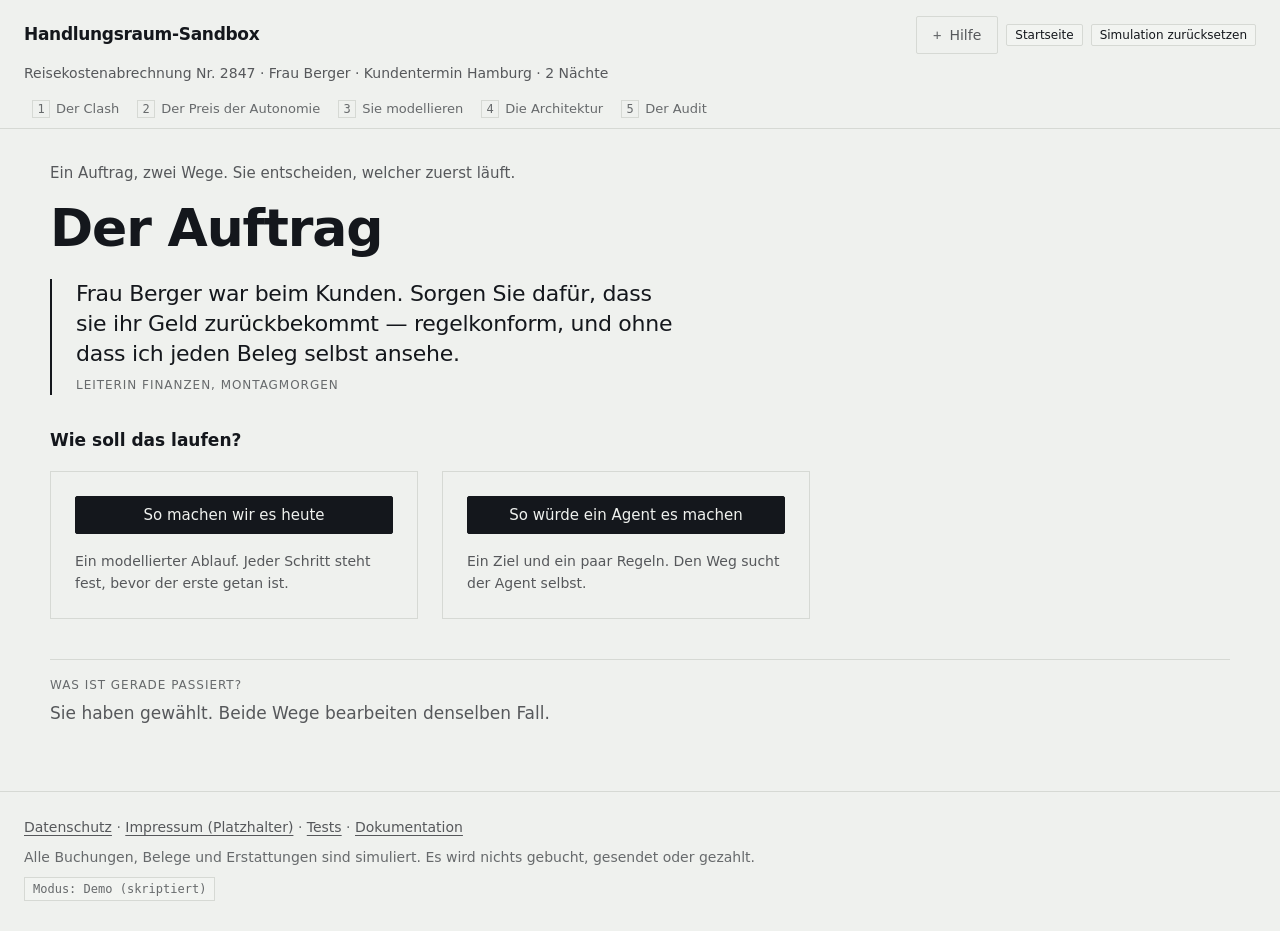
==== commit c9532aa9: "interaction: stage Akt 3, disclose dense detail, add global nav - neue Komponente src/ui/components/" ====
--- a/index.html
+++ b/index.html
@@ -15,7 +15,7 @@
 <link rel="stylesheet" href="styles/deklarativ.css">
 <link rel="stylesheet" href="styles/components.css">
 <link rel="stylesheet" href="styles/screens.css">
-<link rel="stylesheet" href="styles/responsive.css">
+<link rel="stylesheet" href="styles/interaction.css">
 </head>
 <body>
 
@@ -26,6 +26,8 @@
     <div class="kopf__marke">
       <span class="kopf__titel">Handlungsraum-Sandbox</span>
     </div>
+    <!-- Hilfe, Startseite, Zuruecksetzen — in jedem Akt an derselben Stelle. -->
+    <div class="kopf__nav" id="globalnav"></div>
   </div>
   <!-- Der Fall. Ein Satz, in jedem Akt derselbe. -->
   <p class="kopf__fall" id="fallzeile">Reisekostenabrechnung Nr. 2847 · Frau Berger · Kundentermin Hamburg · 2 Nächte</p>
@@ -83,6 +85,8 @@
 <script src="src/ui/components/zaehler.js"></script>
 <script src="src/ui/components/plot.js"></script>
 <script src="src/ui/components/logTabelle.js"></script>
+<script src="src/ui/components/disclosure.js"></script>
+<script src="src/ui/components/globalNav.js"></script>
 <script src="src/ui/screens/auftrag.js"></script>
 <script src="src/ui/screens/clash.js"></script>
 <script src="src/ui/screens/preis.js"></script>
--- a/styles/interaction.css
+++ b/styles/interaction.css
@@ -0,0 +1,149 @@
+/*
+ * Nur die Regeln, die es ohne die Staffelung nicht braeuchte: Aufklapper,
+ * Schrittleiste, Schrittbloecke und die Leiste im Kopf. Eigene Datei, damit
+ * die gewachsenen Blaetter unberuehrt bleiben.
+ */
+@layer screens {
+
+  /* — Aufklapper —————————————————————————————————————————— */
+
+  .aufklapper {
+    border-top: var(--haarlinie) solid var(--raster);
+    margin: var(--r2) 0 0;
+  }
+
+  .aufklapper__kopf {
+    cursor: pointer;
+    list-style: none;
+    padding: var(--r1) 0;
+    font-size: 0.9375rem;
+    color: var(--ink-mittel);
+    display: flex;
+    align-items: baseline;
+    gap: var(--r1);
+  }
+  .aufklapper__kopf::-webkit-details-marker { display: none; }
+  .aufklapper__kopf::before {
+    content: "+";
+    font-family: var(--font-mono);
+    color: var(--ink-leise);
+  }
+  .aufklapper[open] > .aufklapper__kopf::before { content: "–"; }
+  .aufklapper__kopf:hover { color: var(--ink); }
+
+  .aufklapper__inhalt { padding: 0 0 var(--r2); }
+  .aufklapper__satz {
+    margin: 0 0 var(--r1);
+    max-width: var(--mass);
+    font-size: 0.9375rem;
+    color: var(--ink-mittel);
+  }
+  .aufklapper__satz:last-child { margin-bottom: 0; }
+
+  .aufklapper--ort { margin-top: var(--r1); }
+  .ort__mechanik {
+    font-size: var(--label-size);
+    letter-spacing: var(--label-tracking);
+    text-transform: uppercase;
+    color: var(--ink-leise);
+  }
+
+  /* — Die fuenf Schritte in Akt 3 ————————————————————————— */
+
+  .stufen { margin: var(--r3) 0 var(--r2); }
+  .stufen__titel {
+    font-size: var(--label-size);
+    letter-spacing: var(--label-tracking);
+    text-transform: uppercase;
+    color: var(--ink-leise);
+    margin: 0 0 var(--r1);
+  }
+  .stufen__liste {
+    list-style: none;
+    margin: 0;
+    padding: 0;
+    display: flex;
+    flex-wrap: wrap;
+    gap: var(--r1) var(--r2);
+  }
+  .stufe {
+    display: flex;
+    align-items: baseline;
+    gap: 6px;
+    font-size: 0.9375rem;
+    color: var(--ink-leise);
+  }
+  .stufe__nr {
+    border: var(--haarlinie) solid var(--raster);
+    border-radius: 50%;
+    width: 1.5em;
+    height: 1.5em;
+    display: inline-flex;
+    align-items: center;
+    justify-content: center;
+    font-size: 0.8125rem;
+  }
+  .stufe.ist-erledigt { color: var(--ink-mittel); }
+  .stufe.ist-erledigt .stufe__nr { border-color: var(--ink-leise); }
+  .stufe.ist-aktuell { color: var(--ink); font-weight: 600; }
+  .stufe.ist-aktuell .stufe__nr {
+    background: var(--ink);
+    color: var(--paper);
+    border-color: var(--ink);
+  }
+
+  .schrittblock {
+    border-top: var(--haarlinie) solid var(--raster);
+    padding: var(--r2) 0 var(--r3);
+  }
+  .schrittblock__titel {
+    font-size: 1.0625rem;
+    font-weight: 600;
+    margin: 0 0 var(--r1);
+  }
+  .schrittblock__lead,
+  .schrittblock__wartet { max-width: var(--mass); margin: 0 0 var(--r2); }
+  .schrittblock.ist-offen { padding-bottom: var(--r2); }
+  .schrittblock.ist-offen .schrittblock__titel { color: var(--ink-leise); font-weight: 400; }
+  .schrittblock--technik { padding-bottom: var(--r2); }
+
+  .entwurf.ist-uebernommen { border-color: var(--raster); }
+
+  /* — Die Leiste im Kopf ————————————————————————————————— */
+
+  .kopf__nav { margin-left: auto; }
+  .globalnav {
+    display: flex;
+    flex-wrap: wrap;
+    align-items: center;
+    gap: var(--r1);
+  }
+  .globalnav .aufklapper {
+    border-top: 0;
+    margin: 0;
+    position: relative;
+  }
+  .globalnav .aufklapper__kopf {
+    border: var(--haarlinie) solid var(--raster);
+    border-radius: var(--radius);
+    padding: 7px var(--r2);
+    font-size: 0.875rem;
+  }
+  .globalnav .aufklapper__inhalt {
+    position: absolute;
+    z-index: 20;
+    right: 0;
+    top: calc(100% + 6px);
+    width: min(40ch, 80vw);
+    background: var(--paper-hoch);
+    border: var(--haarlinie) solid var(--raster);
+    border-radius: var(--radius);
+    padding: var(--r2);
+    box-shadow: 0 6px 24px rgb(0 0 0 / 0.08);
+  }
+
+  @media (max-width: 640px) {
+    .kopf__nav { margin-left: 0; width: 100%; }
+    .globalnav .aufklapper__inhalt { position: static; width: auto; }
+  }
+}
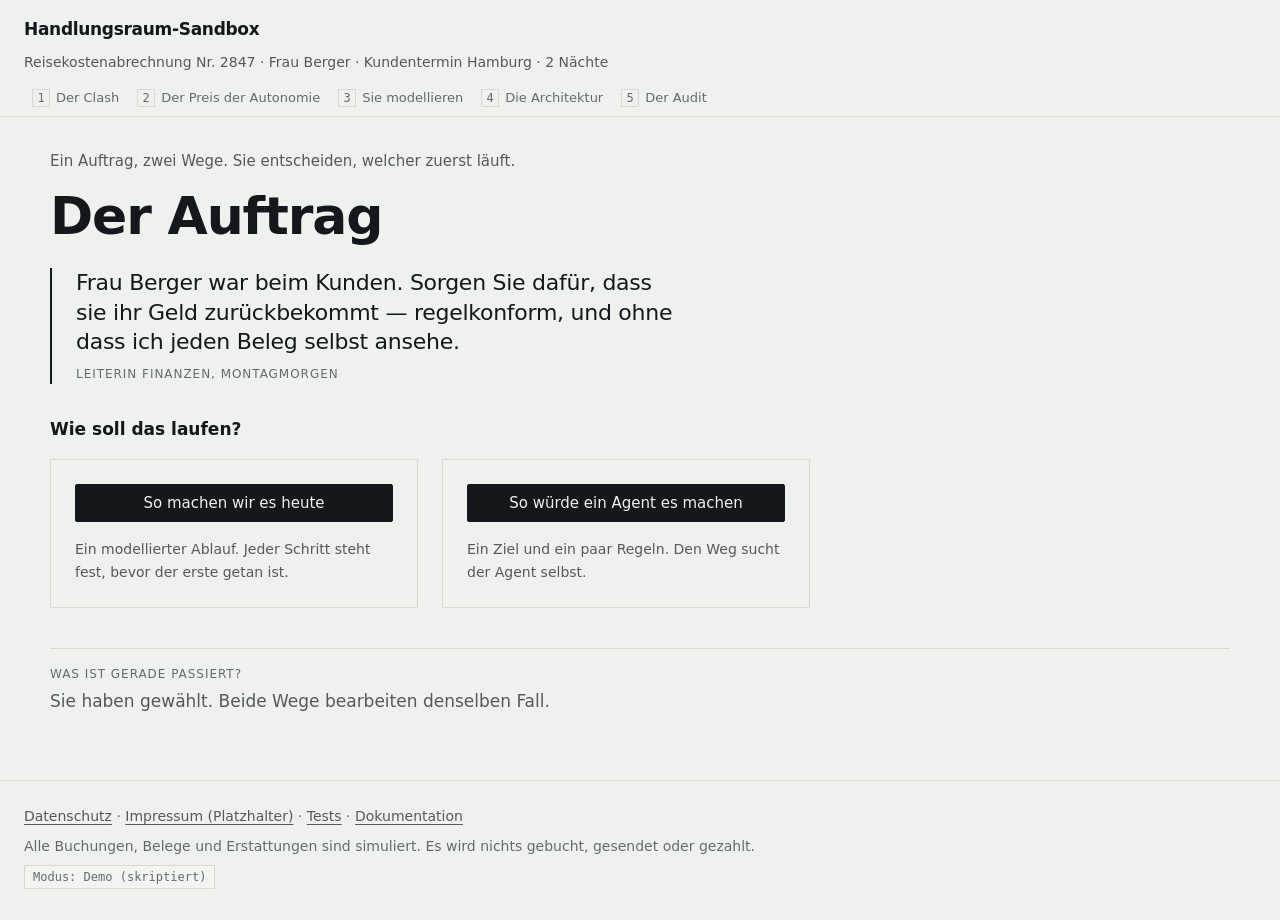
==== commit af65125b: "a11y: Semantik, Fokusfuehrung und Live-Regionen - src/ui/a11y.js: gemeinsame Helfer (Fokus auf die A" ====
--- a/index.html
+++ b/index.html
@@ -15,26 +15,23 @@
 <link rel="stylesheet" href="styles/deklarativ.css">
 <link rel="stylesheet" href="styles/components.css">
 <link rel="stylesheet" href="styles/screens.css">
-<link rel="stylesheet" href="styles/interaction.css">
 </head>
 <body>
 
 <a class="sprungmarke" href="#hauptinhalt">Zum Inhalt springen</a>
 
-<header class="kopf" role="banner">
+<header class="kopf">
   <div class="kopf__oben">
     <div class="kopf__marke">
       <span class="kopf__titel">Handlungsraum-Sandbox</span>
     </div>
-    <!-- Hilfe, Startseite, Zuruecksetzen — in jedem Akt an derselben Stelle. -->
-    <div class="kopf__nav" id="globalnav"></div>
   </div>
   <!-- Der Fall. Ein Satz, in jedem Akt derselbe. -->
   <p class="kopf__fall" id="fallzeile">Reisekostenabrechnung Nr. 2847 · Frau Berger · Kundentermin Hamburg · 2 Nächte</p>
   <nav class="aktleiste" id="aktleiste" aria-label="Akte"></nav>
 </header>
 
-<main id="hauptinhalt" class="buehne" role="main">
+<main id="hauptinhalt" class="buehne">
   <section class="screen" id="akt-0" data-akt="0" aria-labelledby="akt-0-titel"></section>
   <section class="screen" id="akt-1" data-akt="1" aria-labelledby="akt-1-titel" hidden></section>
   <!-- Akt 2 ist unantastbar: seine Ueberschriftskennung bleibt, wie sie war. -->
@@ -44,7 +41,7 @@
   <section class="screen" id="akt-5" data-akt="5" aria-labelledby="akt-5-titel" hidden></section>
 </main>
 
-<footer class="fuss" role="contentinfo">
+<footer class="fuss">
   <p>
     <a href="DATENSCHUTZ.md" rel="license">Datenschutz</a>
     <span aria-hidden="true">·</span>
@@ -56,7 +53,8 @@
   </p>
   <p class="fuss__hinweis">Alle Buchungen, Belege und Erstattungen sind simuliert. Es wird nichts gebucht, gesendet oder gezahlt.</p>
   <!-- Der Modus gehoert in die Fusszeile: er ist eine Fussnote, keine Ueberschrift. -->
-  <p><span class="pille" id="modus-pille" aria-live="polite">Modus: Demo (skriptiert)</span></p>
+  <!-- Der Modus steht einmal fest: keine Live-Region fuer einen Text, der sich nicht aendert. -->
+  <p><span class="pille" id="modus-pille">Modus: Demo (skriptiert)</span></p>
 </footer>
 
 <!-- LADEREIHENFOLGE — identisch in tests.html spiegeln. Kein type="module": file:// -->
@@ -85,8 +83,7 @@
 <script src="src/ui/components/zaehler.js"></script>
 <script src="src/ui/components/plot.js"></script>
 <script src="src/ui/components/logTabelle.js"></script>
-<script src="src/ui/components/disclosure.js"></script>
-<script src="src/ui/components/globalNav.js"></script>
+<script src="src/ui/a11y.js"></script>
 <script src="src/ui/screens/auftrag.js"></script>
 <script src="src/ui/screens/clash.js"></script>
 <script src="src/ui/screens/preis.js"></script>
--- a/styles/base.css
+++ b/styles/base.css
@@ -46,13 +46,9 @@
     cursor: pointer;
   }
 
-  /* Der Fokusring ist der einzige Hinweis, den die Tastatur bekommt — er ist
-     3 px stark und liegt auf --ink (15.8:1 zur Flaeche). Der helle Saum
-     darunter traegt ihn auch ueber dunkel gefuellten Knoepfen. */
-  :where(a, button, input, select, textarea, summary, [tabindex]):focus-visible {
-    outline: 3px solid var(--ink);
+  :where(a, button, input, [tabindex]):focus-visible {
+    outline: 2px solid var(--ink);
     outline-offset: 2px;
-    box-shadow: 0 0 0 2px var(--paper-hoch);
     border-radius: var(--radius);
   }
 
@@ -69,6 +65,14 @@
   }
   .sprungmarke:focus { left: var(--r1); }
 
+  /*
+   * Gruppen zusammengehoeriger Bedienelemente sind fieldsets. Sie tragen keine
+   * eigene Optik — die Semantik ist der ganze Zweck, das Bild bleibt, wie es war.
+   */
+  .gruppe { border: 0; margin: 0; padding: 0; min-width: 0; }
+  .gruppe > .gruppe__legende { padding: 0; }
+  .gruppe > .gruppe__legende > h2 { margin-bottom: 0; }
+
   .nur-screenreader {
     position: absolute; width: 1px; height: 1px;
     padding: 0; margin: -1px; overflow: hidden;
--- a/styles/layout.css
+++ b/styles/layout.css
@@ -42,6 +42,22 @@
     width: 18px; height: 18px; line-height: 16px; text-align: center;
   }
   .aktleiste__punkt.ist-aktiv .aktleiste__nr { border-color: var(--ink); }
+
+  /*
+   * Zwei Zeilen je Punkt: was in dem Akt geschieht, darunter sein Name.
+   * Davor steht, der wievielte Schritt von fuenf gerade laeuft.
+   */
+  .aktleiste__text { display: flex; flex-direction: column; align-items: flex-start; }
+  .aktleiste__untertitel { font-size: 0.6875rem; color: var(--ink-leise); }
+  .aktleiste__punkt.ist-aktiv .aktleiste__untertitel { color: var(--ink-mittel); }
+  .aktleiste__schritt {
+    margin: 0;
+    align-self: center;
+    padding-right: var(--r2);
+    color: var(--ink-mittel);
+    font-family: var(--font-mono);
+    font-size: 0.75rem;
+  }
 
   .pille {
     font-family: var(--font-mono);
--- a/styles/screens.css
+++ b/styles/screens.css
@@ -209,6 +209,23 @@
     color: var(--ink-leise);
   }
   .rueckblick__text { margin: 0; max-width: 60ch; color: var(--ink-mittel); }
+
+  /*
+   * Der Befund: Beobachtung, Grund, Bedeutung. Dieselbe Form in Akt 1, 2 und 4.
+   * Bewusst karg — das Feilen an Typografie und Kontrast gehoert nicht hierher.
+   */
+  .befund { margin-top: var(--r2); max-width: 60ch; }
+  .befund__titel {
+    margin: 0 0 var(--r1);
+    font-size: var(--label-size);
+    letter-spacing: var(--label-tracking);
+    text-transform: uppercase;
+    color: var(--ink-leise);
+  }
+  .befund__zeile { margin: 0 0 var(--r1); font-size: 0.9375rem; }
+  .befund__zeile:last-child { margin-bottom: 0; }
+  .befund__label { color: var(--ink); font-weight: 600; }
+  .befund__text { color: var(--ink-mittel); }
 }
 
 @layer screens {
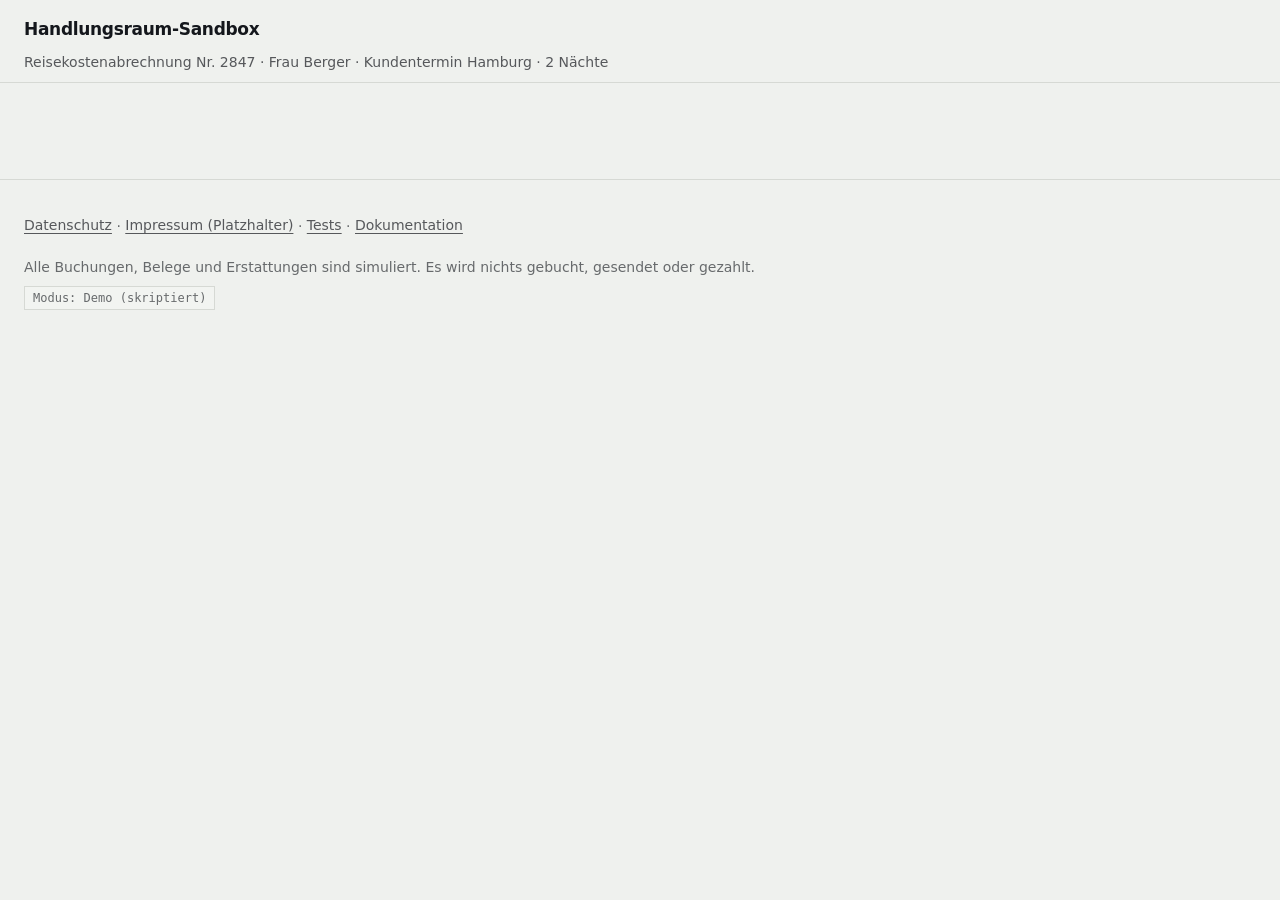
==== commit 3ac1806b: "merge: a11y-responsive into integration" ====
--- a/index.html
+++ b/index.html
@@ -15,12 +15,13 @@
 <link rel="stylesheet" href="styles/deklarativ.css">
 <link rel="stylesheet" href="styles/components.css">
 <link rel="stylesheet" href="styles/screens.css">
+<link rel="stylesheet" href="styles/responsive.css">
 </head>
 <body>
 
 <a class="sprungmarke" href="#hauptinhalt">Zum Inhalt springen</a>
 
-<header class="kopf">
+<header class="kopf" role="banner">
   <div class="kopf__oben">
     <div class="kopf__marke">
       <span class="kopf__titel">Handlungsraum-Sandbox</span>
@@ -31,7 +32,7 @@
   <nav class="aktleiste" id="aktleiste" aria-label="Akte"></nav>
 </header>
 
-<main id="hauptinhalt" class="buehne">
+<main id="hauptinhalt" class="buehne" role="main">
   <section class="screen" id="akt-0" data-akt="0" aria-labelledby="akt-0-titel"></section>
   <section class="screen" id="akt-1" data-akt="1" aria-labelledby="akt-1-titel" hidden></section>
   <!-- Akt 2 ist unantastbar: seine Ueberschriftskennung bleibt, wie sie war. -->
@@ -41,7 +42,7 @@
   <section class="screen" id="akt-5" data-akt="5" aria-labelledby="akt-5-titel" hidden></section>
 </main>
 
-<footer class="fuss">
+<footer class="fuss" role="contentinfo">
   <p>
     <a href="DATENSCHUTZ.md" rel="license">Datenschutz</a>
     <span aria-hidden="true">·</span>
@@ -53,8 +54,7 @@
   </p>
   <p class="fuss__hinweis">Alle Buchungen, Belege und Erstattungen sind simuliert. Es wird nichts gebucht, gesendet oder gezahlt.</p>
   <!-- Der Modus gehoert in die Fusszeile: er ist eine Fussnote, keine Ueberschrift. -->
-  <!-- Der Modus steht einmal fest: keine Live-Region fuer einen Text, der sich nicht aendert. -->
-  <p><span class="pille" id="modus-pille">Modus: Demo (skriptiert)</span></p>
+  <p><span class="pille" id="modus-pille" aria-live="polite">Modus: Demo (skriptiert)</span></p>
 </footer>
 
 <!-- LADEREIHENFOLGE — identisch in tests.html spiegeln. Kein type="module": file:// -->
@@ -83,7 +83,6 @@
 <script src="src/ui/components/zaehler.js"></script>
 <script src="src/ui/components/plot.js"></script>
 <script src="src/ui/components/logTabelle.js"></script>
-<script src="src/ui/a11y.js"></script>
 <script src="src/ui/screens/auftrag.js"></script>
 <script src="src/ui/screens/clash.js"></script>
 <script src="src/ui/screens/preis.js"></script>
--- a/styles/base.css
+++ b/styles/base.css
@@ -46,9 +46,13 @@
     cursor: pointer;
   }
 
-  :where(a, button, input, [tabindex]):focus-visible {
-    outline: 2px solid var(--ink);
+  /* Der Fokusring ist der einzige Hinweis, den die Tastatur bekommt — er ist
+     3 px stark und liegt auf --ink (15.8:1 zur Flaeche). Der helle Saum
+     darunter traegt ihn auch ueber dunkel gefuellten Knoepfen. */
+  :where(a, button, input, select, textarea, summary, [tabindex]):focus-visible {
+    outline: 3px solid var(--ink);
     outline-offset: 2px;
+    box-shadow: 0 0 0 2px var(--paper-hoch);
     border-radius: var(--radius);
   }
 
@@ -65,14 +69,6 @@
   }
   .sprungmarke:focus { left: var(--r1); }
 
-  /*
-   * Gruppen zusammengehoeriger Bedienelemente sind fieldsets. Sie tragen keine
-   * eigene Optik — die Semantik ist der ganze Zweck, das Bild bleibt, wie es war.
-   */
-  .gruppe { border: 0; margin: 0; padding: 0; min-width: 0; }
-  .gruppe > .gruppe__legende { padding: 0; }
-  .gruppe > .gruppe__legende > h2 { margin-bottom: 0; }
-
   .nur-screenreader {
     position: absolute; width: 1px; height: 1px;
     padding: 0; margin: -1px; overflow: hidden;
--- a/styles/responsive.css
+++ b/styles/responsive.css
@@ -0,0 +1,353 @@
+/*
+ * Zugaenglichkeit und schmale Flaechen.
+ *
+ * Diese Datei kommt zuletzt und aendert die Zeichensprache nicht: gleiche
+ * Palette, gleiche Schriftrollen, gleiche Proportionen. Sie sorgt nur dafuer,
+ * dass die Zeichnung auch bei 390 px, bei 200 % Zoom und ohne Farbwahrnehmung
+ * lesbar bleibt.
+ *
+ * Vier Anliegen, in dieser Reihenfolge:
+ *   1. Bedienflaechen — nichts Anklickbares unter 44 x 44 px.
+ *   2. Zweiter Kanal — keine Aussage haengt allein an der Farbe.
+ *   3. Kontrast und Fokus — 4.5:1 fuer Text, sichtbarer Ring fuer Tastatur.
+ *   4. Umbruch — eine Spalte statt gequetschter Tabellen, nie Querlauf der Seite.
+ */
+@layer responsive;
+
+@layer responsive {
+
+  :root {
+    /* Kleinste Bedienflaeche. Eine Zahl, damit sie ueberall dieselbe ist. */
+    --ziel: 44px;
+    /* Rand einer leisen Bedienflaeche: leiser als --ink-leise, aber ueber 3:1.
+       --raster (1.25:1) traegt Trennlinien, keine Knopfkanten. */
+    --raster-kante: color-mix(in srgb, var(--ink) 50%, var(--paper));  /* ~3.3:1 */
+  }
+
+  /* — 1. Bedienflaechen ————————————————————————————————————————
+   * Gewachsen wird ueber Innenabstand. Die Schriftgroessen bleiben, wie sie
+   * waren; die Flaeche darum herum wird groesser, nicht der Text.
+   */
+
+  .knopf {
+    display: inline-flex;
+    align-items: center;
+    justify-content: center;
+    min-height: var(--ziel);
+    padding-block: 10px;
+  }
+  /* Der kleine Knopf bleibt klein im Satzbild und ist trotzdem zu treffen. */
+  .knopf--klein {
+    padding: 6px var(--r2);
+    min-height: var(--ziel);
+  }
+
+  .aktleiste { gap: 0; }
+  .aktleiste__punkt {
+    min-height: var(--ziel);
+    min-width: var(--ziel);
+    justify-content: center;
+    padding: 6px var(--r2);
+  }
+  .aktleiste__nr { border-color: var(--raster-kante); }
+  .aktleiste__punkt.ist-aktiv .aktleiste__nr { border-color: var(--ink); }
+
+  .editor__feld { min-height: var(--ziel); }
+
+  /* Die aufklappbare Zeile ist der Schalter des Audits — sie braucht Hoehe. */
+  .logzeile[data-aktion] > td { padding-block: 12px; }
+
+  .sprungmarke {
+    display: inline-flex;
+    align-items: center;
+    min-height: var(--ziel);
+  }
+
+  /* Verweise in der Fusszeile stehen einzeln, nicht im Fliesstext:
+     sie duerfen die volle Flaeche bekommen. */
+  .fuss p a {
+    display: inline-flex;
+    align-items: center;
+    min-height: var(--ziel);
+  }
+
+  /* — 2. Zweiter Kanal ————————————————————————————————————————
+   * Jede Aussage, die bisher nur an einer Farbe hing, bekommt eine Form,
+   * ein Zeichen oder ein Wort dazu. Die Zeichen sind fuer das Auge; die
+   * Vorlesesoftware bekommt sie ueber die Alternative leer gestellt.
+   */
+
+  /* Verstoss im imperativen Modell: rot UND gestrichelt.
+     Der laufende Schritt bleibt durchgezogen — so sind beide zu trennen,
+     auch wenn Blau und Rot gleich aussehen. */
+  .fsm__knoten.ist-verstoss {
+    stroke-dasharray: 4 2;
+    shape-rendering: auto;
+  }
+
+  /* Besuchte Ankerpunkte sind gefuellt, unbesuchte offen. Fuellung statt
+     Farbton — und der offene Ring liegt zugleich ueber 3:1 zur Flaeche. */
+  .raum__anker {
+    fill: none;
+    stroke: var(--ink-leise);
+    stroke-width: 1.2;
+  }
+  .raum__anker.ist-besucht {
+    fill: var(--deklarativ);
+    stroke: var(--deklarativ-text);
+  }
+
+  /* Constraint-Check im Audit: das Wort stand schon da, das Zeichen kommt dazu. */
+  .check::before {
+    content: "· ";
+    content: "· " / "";
+  }
+  .check--erfuellt::before {
+    content: "\2713\00a0";
+    content: "\2713\00a0" / "";
+  }
+  .check--verletzt::before {
+    content: "\2717\00a0";
+    content: "\2717\00a0" / "";
+  }
+  .check--nicht_anwendbar::before {
+    content: "\2013\00a0";
+    content: "\2013\00a0" / "";
+  }
+  .check--leer::before { content: none; }
+
+  /* Abgelehnter Aufruf: das Kreuz steht schon in der Spur (spur__abweisung),
+     im Protokoll bekommt die Zeile dasselbe Zeichen. */
+  .logzeile.ist-geblockt > td:first-child::before,
+  .ablauf__zeile.ist-geblockt .ablauf__nr::before {
+    content: "\2717\00a0";
+    content: "\2717\00a0" / "";
+    color: var(--verstoss);
+  }
+
+  /* Abweichende Zeile im Vergleich zweier Laeufe: bisher nur ein Farbfeld. */
+  .logtabelle--diff tr.ist-anders td:first-child::before {
+    content: "\2260\00a0";
+    content: "\2260\00a0" / "";
+    color: var(--deklarativ-text);
+  }
+
+  /* Warnzahlen: die Ziffer wird rot, das Ausrufezeichen kommt dazu. */
+  .instrument.ist-warn .instrument__name::after,
+  .grosszahl.ist-warn .grosszahl__name::after,
+  .pruefpanel.ist-verletzt .pruefpanel__label::after {
+    content: " (!)";
+    content: " (!)" / "";
+    color: var(--verstoss);
+    font-weight: 700;
+  }
+
+  /* Vermerke. Der Text sagt es, das Zeichen wiederholt es kurz. */
+  .badge--gut::before {
+    content: "\2713\00a0";
+    content: "\2713\00a0" / "";
+  }
+  .badge--verstoss::before {
+    content: "\2717\00a0";
+    content: "\2717\00a0" / "";
+  }
+
+  /* Der abgelehnte Entwurf: Farbe und Strichart am selben Rand. */
+  .entwurf--fehler { border-left-style: dashed; }
+
+  /* Gedrueckter Zustand: bisher nur ein Farbfeld. Jetzt zusaetzlich eine
+     zweite, innen liegende Kante — Strichstaerke statt Farbton. */
+  .knopf[aria-pressed="true"] {
+    box-shadow: inset 0 0 0 2px var(--imperativ);
+  }
+
+  /* Der Plot fuehrt zwei Reihen. Kosten laufen gestrichelt mit offenen
+     Punkten, Verstoesse durchgezogen mit vollen — die Form traegt, nicht
+     die Farbe. */
+  .plot__reihe.ist-kosten {
+    stroke-dasharray: 5 3;
+  }
+  .plot__punkt.ist-kosten {
+    fill: var(--paper);
+    stroke: var(--deklarativ);
+    stroke-width: 2;
+  }
+  .plot__legende { align-items: center; }
+  .plot__key { display: inline-flex; align-items: center; gap: 6px; }
+  .plot__key::before {
+    content: "";
+    display: inline-block;
+    width: 1.6em;
+    border-top: 2px solid currentColor;
+  }
+  .plot__key.ist-kosten::before { border-top-style: dashed; }
+
+  /* — 3. Kontrast und Fokus ————————————————————————————————————— */
+
+  /* Ocker traegt als Flaeche, nicht als Text: 3.5:1 reicht fuer eine
+     Beschriftung nicht. Der abgedunkelte Ton steht auf 5.1:1. */
+  .panel--deklarativ .panel__label { color: var(--deklarativ-text); }
+
+  /* Die zurueckgenommene Seite wurde bisher als Ganzes durchsichtig gestellt.
+     Damit fiel jeder Text darin unter 3.4:1 — die leisen Toene sogar unter
+     2:1. Die Ruecknahme liegt jetzt auf der Zeichnung, nicht auf der Schrift;
+     dass die Seite passiv ist, sagt ohnehin die Wahlmarke im Klartext. */
+  .panel.ist-zurueckgenommen { opacity: 1; }
+  .panel.ist-zurueckgenommen .fsm,
+  .panel.ist-zurueckgenommen .raum { opacity: 0.55; }
+  .panel.ist-zurueckgenommen:hover .fsm,
+  .panel.ist-zurueckgenommen:hover .raum,
+  .panel.ist-zurueckgenommen:focus-within .fsm,
+  .panel.ist-zurueckgenommen:focus-within .raum { opacity: 1; }
+
+  /* Der leise Knopf blieb mit --raster (1.25:1) fast randlos. */
+  .knopf--still { border-color: var(--raster-kante); }
+
+  /* Abgeschaltete Knoepfe sind von der Kontrastregel ausgenommen; bei 0.45
+     war die Beschriftung trotzdem nicht mehr zu lesen. 0.6 haelt 4.5:1. */
+  .knopf:disabled { opacity: 0.6; }
+
+  /* Aufklappbare Zeilen: der Ring lag innen und nur 2 px stark. */
+  .logzeile[data-aktion]:focus-visible {
+    outline: 3px solid var(--ink);
+    outline-offset: -3px;
+    background: var(--paper-hoch);
+  }
+
+  /* — 4. Umbruch ————————————————————————————————————————————————
+   * Nichts darf die Seite quer schieben. Was zweidimensional bleiben muss,
+   * scrollt in seinem eigenen Rahmen.
+   */
+
+  html, body { overflow-x: clip; }
+
+  .logtabelle__rahmen { max-width: 100%; overflow-x: auto; }
+
+  /* Der Vergleich hat drei Spalten. Er braucht die 760 px des Audits nicht —
+     und die Werkzeugnamen duerfen brechen, statt die Tabelle aufzuspreizen. */
+  .logtabelle--diff { min-width: 0; }
+  .logtabelle--diff td { overflow-wrap: anywhere; }
+  /* Die Spaltenkoepfe des Audits stehen einzeilig; die des Vergleichs sind
+     ganze Halbsaetze und duerfen umbrechen. */
+  .logtabelle--diff th { white-space: normal; }
+
+  /* Zeichnungen skalieren mit, statt ihre feste Breite durchzudruecken. */
+  .fsm, .raum, .plot, .fusion .raum { max-width: 100%; }
+  .plot-panel, .fusion { max-width: min(420px, 100%); }
+  .fusion { max-width: min(340px, 100%); }
+
+  /* Lange Kennungen und Formeln brechen, statt den Rahmen zu sprengen. */
+  .regelkarte__form,
+  .regelsatz__form,
+  .entwurf__text .mono,
+  .muster__satz { overflow-wrap: anywhere; }
+
+  @media (max-width: 860px) {
+    /* Die Aktleiste zeigt auf schmalen Flaechen nur die Ziffern —
+       dann duerfen die Ziffern nicht die ganze Zeile fuellen. */
+    .aktleiste { gap: 2px; }
+    .aktleiste__punkt { padding: 6px var(--r1); }
+  }
+
+  @media (max-width: 760px) {
+    /*
+     * Die Zuordnungsmatrix in Akt 4: drei Regeln mal drei Orte. Als Tabelle
+     * braucht sie rund 470 px. Darunter wird jede Zeile zu einer Karte —
+     * Regel oben, die drei Orte darunter. Die Knoepfe tragen den Namen des
+     * Orts selbst, deshalb braucht die Karte keine Spaltenkoepfe.
+     */
+    .zuordnung,
+    .zuordnung thead,
+    .zuordnung tbody,
+    .zuordnung tr,
+    .zuordnung th,
+    .zuordnung td { display: block; width: auto; }
+
+    .zuordnung thead {
+      position: absolute; width: 1px; height: 1px;
+      padding: 0; margin: -1px; overflow: hidden;
+      clip: rect(0 0 0 0); white-space: nowrap; border: 0;
+    }
+    .zuordnung tbody tr {
+      border-bottom: var(--haarlinie) solid var(--raster);
+      padding: var(--r2) 0;
+    }
+    .zuordnung tbody tr:last-child { border-bottom: 0; }
+    .zuordnung th, .zuordnung td { border-bottom: 0; padding: 0; }
+    .zuordnung__regel { margin-bottom: var(--r2); }
+    .zuordnung__zelle { margin-top: var(--r1); }
+    .zuordnung__zelle .knopf { width: 100%; justify-content: flex-start; }
+
+    /*
+     * Das Audit-Protokoll: neun Spalten, rund 990 px. Auf 390 px waeren das
+     * zweieinhalb Bildbreiten Querlauf je Zeile. Darunter wird jede Zeile zu
+     * einem Block; die Spaltennamen stehen als Marke vor dem Wert. Sie kommen
+     * aus data-label und damit aus copy.de.js — hier steht kein deutscher Text.
+     */
+    .logtabelle:not(.logtabelle--diff) { min-width: 0; }
+    .logtabelle:not(.logtabelle--diff),
+    .logtabelle:not(.logtabelle--diff) thead,
+    .logtabelle:not(.logtabelle--diff) tbody,
+    .logtabelle:not(.logtabelle--diff) tr,
+    .logtabelle:not(.logtabelle--diff) td { display: block; width: auto; }
+
+    .logtabelle:not(.logtabelle--diff) thead {
+      position: absolute; width: 1px; height: 1px;
+      padding: 0; margin: -1px; overflow: hidden;
+      clip: rect(0 0 0 0); white-space: nowrap; border: 0;
+    }
+    .logtabelle:not(.logtabelle--diff) tbody tr {
+      border-bottom: var(--haarlinie) solid var(--raster);
+      padding: var(--r1) 0;
+    }
+    .logtabelle:not(.logtabelle--diff) tbody tr:last-child { border-bottom: 0; }
+    .logtabelle:not(.logtabelle--diff) td {
+      border-bottom: 0;
+      padding: 3px var(--r1);
+      display: grid;
+      grid-template-columns: 10.5em 1fr;
+      gap: var(--r1);
+      align-items: baseline;
+    }
+    /* Die Marke darf umbrechen — nur der Wert braucht die Breite. */
+    .logtabelle:not(.logtabelle--diff) td[data-label] { overflow-wrap: anywhere; }
+
+    /* In der Karte teilen sich Marke und Kreuz dasselbe ::before. Sie werden
+       zusammengesetzt, sonst verdraengt die Marke das Zeichen. */
+    .logtabelle:not(.logtabelle--diff) .logzeile.ist-geblockt > td[data-label]:first-child::before {
+      content: "\2717\00a0" attr(data-label);
+      content: "\2717\00a0" attr(data-label) / "";
+      color: var(--verstoss);
+    }
+    .logtabelle:not(.logtabelle--diff) td[data-label]::before {
+      content: attr(data-label);
+      font-family: var(--font-body);
+      font-size: var(--label-size);
+      letter-spacing: var(--label-tracking);
+      text-transform: uppercase;
+      color: var(--ink-leise);
+    }
+    /* Der Beleg klappt unter der ganzen Karte auf und braucht keine Marke. */
+    .logtabelle:not(.logtabelle--diff) .logzeile__beleg td { display: block; }
+    .logtabelle:not(.logtabelle--diff) .logtabelle__input { max-width: none; }
+    .logtabelle:not(.logtabelle--diff) .logtabelle__ort { white-space: normal; }
+    .logzeile[data-aktion] > td { padding-block: 3px; }
+    .logtabelle:not(.logtabelle--diff) .logzeile[data-aktion] { padding-block: var(--r2); }
+  }
+
+  @media (max-width: 560px) {
+    /* Die Marke rueckt zusammen, bleibt aber neben dem Wert: eine Karte mit
+       achtzehn Zeilen liest sich schlechter als eine mit neun. */
+    .logtabelle:not(.logtabelle--diff) td { grid-template-columns: 7.5em 1fr; }
+    .instrumente { grid-template-columns: 1fr; }
+    .instrument:last-child { grid-column: auto; }
+  }
+
+  @media (max-width: 340px) {
+    /* Ganz schmal traegt die Marke keine eigene Spalte mehr. */
+    .logtabelle:not(.logtabelle--diff) td {
+      grid-template-columns: 1fr;
+      gap: 0;
+    }
+  }
+}
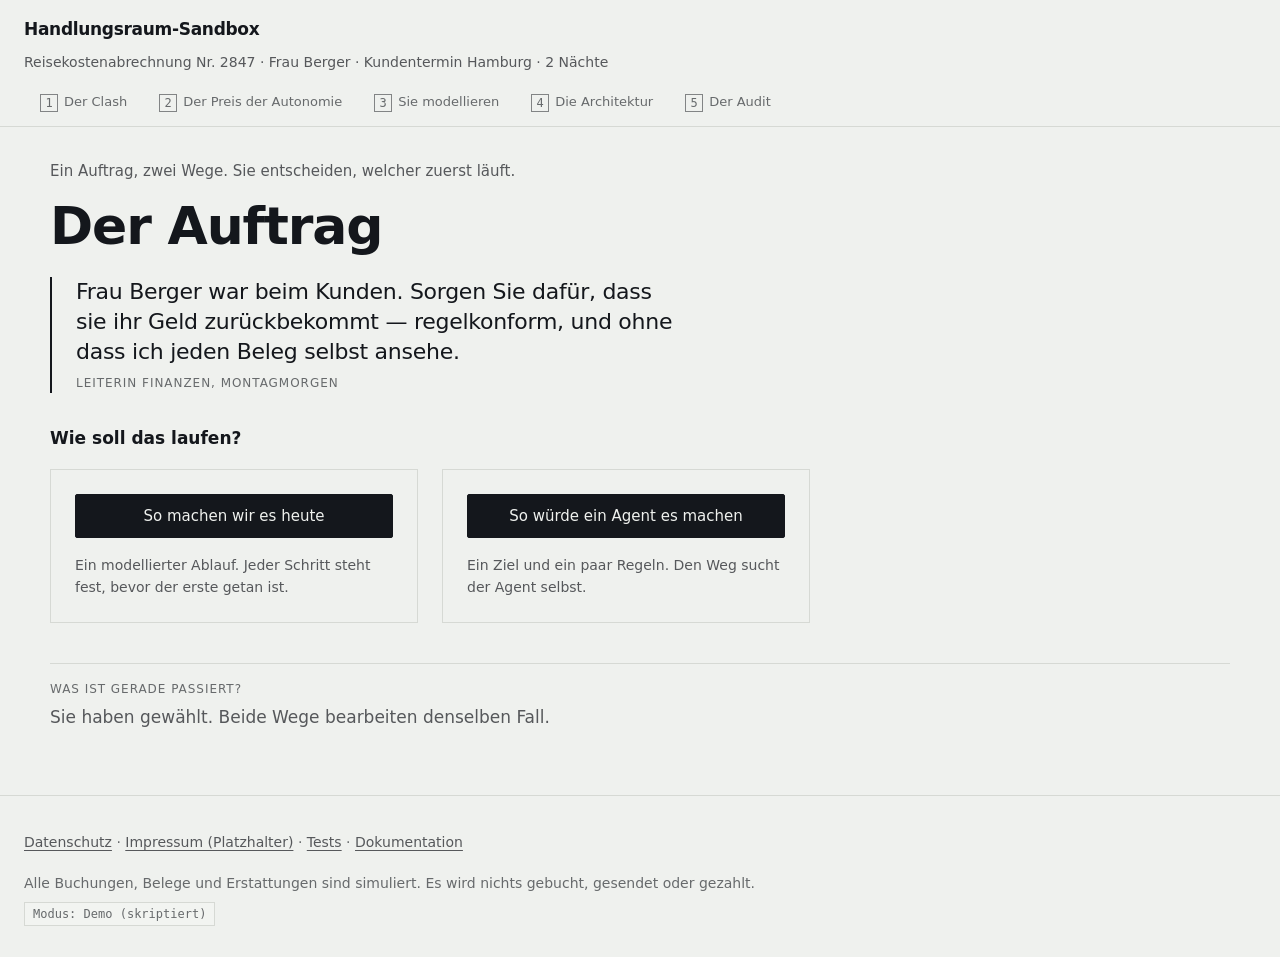
==== commit 636bd256: "merge: a11y-accessibility into integration # Conflicts: #	src/ui/components/logTabelle.js" ====
--- a/index.html
+++ b/index.html
@@ -21,7 +21,7 @@
 
 <a class="sprungmarke" href="#hauptinhalt">Zum Inhalt springen</a>
 
-<header class="kopf" role="banner">
+<header class="kopf">
   <div class="kopf__oben">
     <div class="kopf__marke">
       <span class="kopf__titel">Handlungsraum-Sandbox</span>
@@ -32,7 +32,7 @@
   <nav class="aktleiste" id="aktleiste" aria-label="Akte"></nav>
 </header>
 
-<main id="hauptinhalt" class="buehne" role="main">
+<main id="hauptinhalt" class="buehne">
   <section class="screen" id="akt-0" data-akt="0" aria-labelledby="akt-0-titel"></section>
   <section class="screen" id="akt-1" data-akt="1" aria-labelledby="akt-1-titel" hidden></section>
   <!-- Akt 2 ist unantastbar: seine Ueberschriftskennung bleibt, wie sie war. -->
@@ -42,7 +42,7 @@
   <section class="screen" id="akt-5" data-akt="5" aria-labelledby="akt-5-titel" hidden></section>
 </main>
 
-<footer class="fuss" role="contentinfo">
+<footer class="fuss">
   <p>
     <a href="DATENSCHUTZ.md" rel="license">Datenschutz</a>
     <span aria-hidden="true">·</span>
@@ -54,7 +54,8 @@
   </p>
   <p class="fuss__hinweis">Alle Buchungen, Belege und Erstattungen sind simuliert. Es wird nichts gebucht, gesendet oder gezahlt.</p>
   <!-- Der Modus gehoert in die Fusszeile: er ist eine Fussnote, keine Ueberschrift. -->
-  <p><span class="pille" id="modus-pille" aria-live="polite">Modus: Demo (skriptiert)</span></p>
+  <!-- Der Modus steht einmal fest: keine Live-Region fuer einen Text, der sich nicht aendert. -->
+  <p><span class="pille" id="modus-pille">Modus: Demo (skriptiert)</span></p>
 </footer>
 
 <!-- LADEREIHENFOLGE — identisch in tests.html spiegeln. Kein type="module": file:// -->
@@ -83,6 +84,7 @@
 <script src="src/ui/components/zaehler.js"></script>
 <script src="src/ui/components/plot.js"></script>
 <script src="src/ui/components/logTabelle.js"></script>
+<script src="src/ui/a11y.js"></script>
 <script src="src/ui/screens/auftrag.js"></script>
 <script src="src/ui/screens/clash.js"></script>
 <script src="src/ui/screens/preis.js"></script>
--- a/styles/base.css
+++ b/styles/base.css
@@ -69,6 +69,14 @@
   }
   .sprungmarke:focus { left: var(--r1); }
 
+  /*
+   * Gruppen zusammengehoeriger Bedienelemente sind fieldsets. Sie tragen keine
+   * eigene Optik — die Semantik ist der ganze Zweck, das Bild bleibt, wie es war.
+   */
+  .gruppe { border: 0; margin: 0; padding: 0; min-width: 0; }
+  .gruppe > .gruppe__legende { padding: 0; }
+  .gruppe > .gruppe__legende > h2 { margin-bottom: 0; }
+
   .nur-screenreader {
     position: absolute; width: 1px; height: 1px;
     padding: 0; margin: -1px; overflow: hidden;
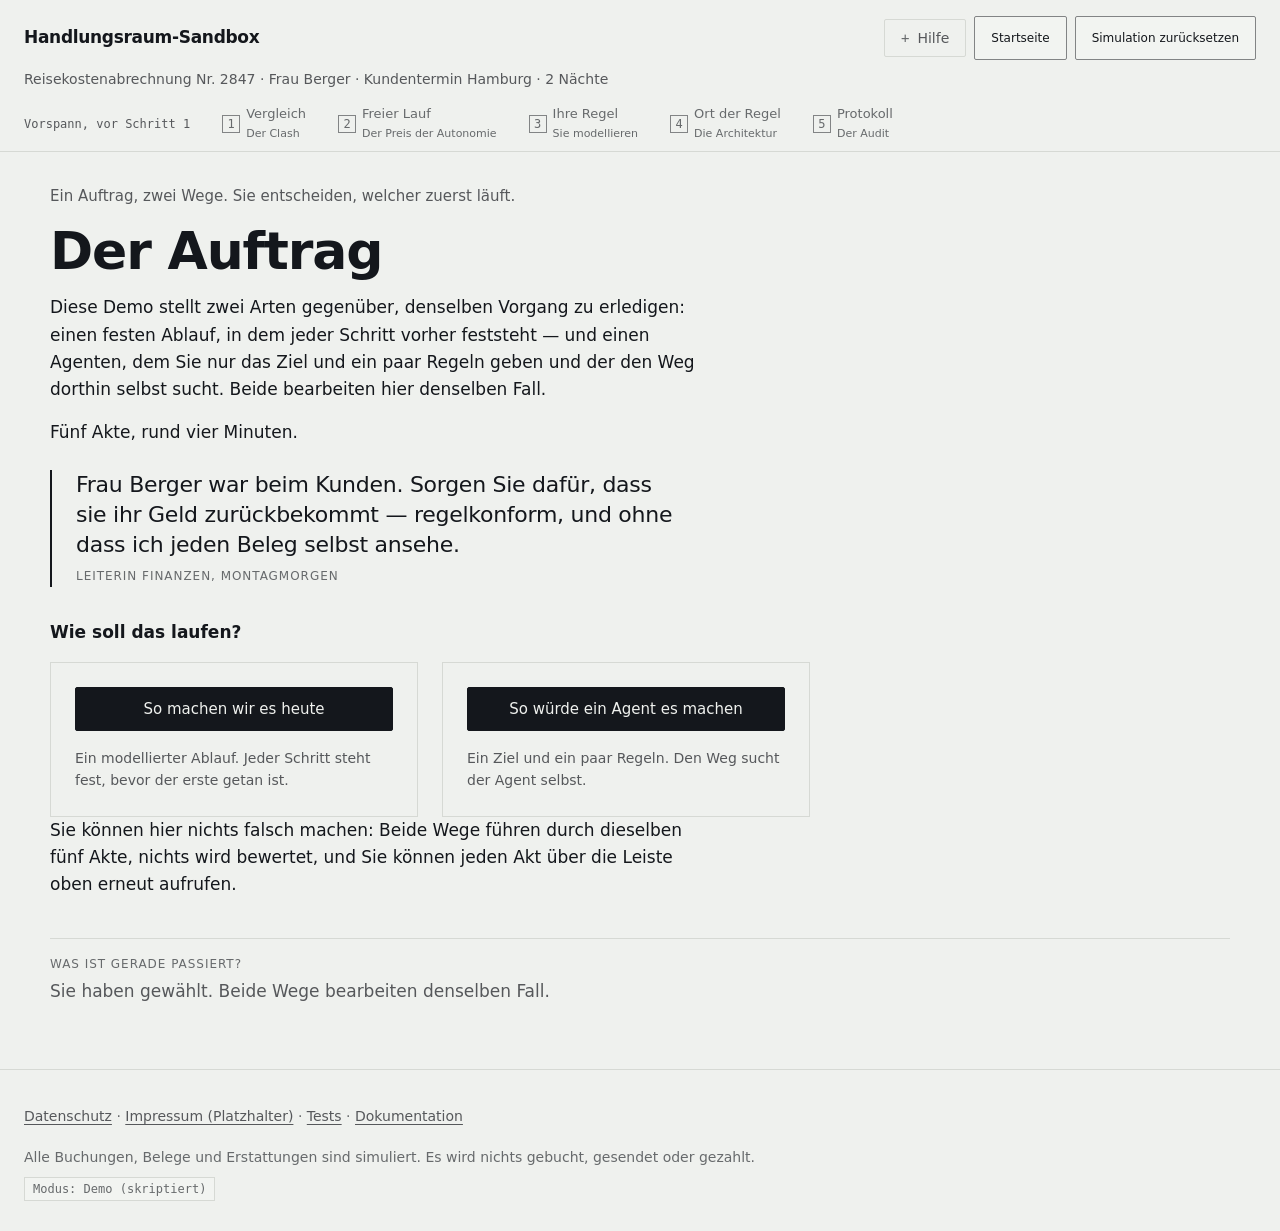
==== commit 1dc60a3e: "merge: a11y-interaction into integration # Conflicts: #	index.html #	src/ui/screens/architektur.js #" ====
--- a/index.html
+++ b/index.html
@@ -16,6 +16,7 @@
 <link rel="stylesheet" href="styles/components.css">
 <link rel="stylesheet" href="styles/screens.css">
 <link rel="stylesheet" href="styles/responsive.css">
+<link rel="stylesheet" href="styles/interaction.css">
 </head>
 <body>
 
@@ -26,6 +27,8 @@
     <div class="kopf__marke">
       <span class="kopf__titel">Handlungsraum-Sandbox</span>
     </div>
+    <!-- Hilfe, Startseite, Zuruecksetzen — in jedem Akt an derselben Stelle. -->
+    <div class="kopf__nav" id="globalnav"></div>
   </div>
   <!-- Der Fall. Ein Satz, in jedem Akt derselbe. -->
   <p class="kopf__fall" id="fallzeile">Reisekostenabrechnung Nr. 2847 · Frau Berger · Kundentermin Hamburg · 2 Nächte</p>
@@ -85,6 +88,8 @@
 <script src="src/ui/components/plot.js"></script>
 <script src="src/ui/components/logTabelle.js"></script>
 <script src="src/ui/a11y.js"></script>
+<script src="src/ui/components/disclosure.js"></script>
+<script src="src/ui/components/globalNav.js"></script>
 <script src="src/ui/screens/auftrag.js"></script>
 <script src="src/ui/screens/clash.js"></script>
 <script src="src/ui/screens/preis.js"></script>
--- a/styles/interaction.css
+++ b/styles/interaction.css
@@ -0,0 +1,149 @@
+/*
+ * Nur die Regeln, die es ohne die Staffelung nicht braeuchte: Aufklapper,
+ * Schrittleiste, Schrittbloecke und die Leiste im Kopf. Eigene Datei, damit
+ * die gewachsenen Blaetter unberuehrt bleiben.
+ */
+@layer screens {
+
+  /* — Aufklapper —————————————————————————————————————————— */
+
+  .aufklapper {
+    border-top: var(--haarlinie) solid var(--raster);
+    margin: var(--r2) 0 0;
+  }
+
+  .aufklapper__kopf {
+    cursor: pointer;
+    list-style: none;
+    padding: var(--r1) 0;
+    font-size: 0.9375rem;
+    color: var(--ink-mittel);
+    display: flex;
+    align-items: baseline;
+    gap: var(--r1);
+  }
+  .aufklapper__kopf::-webkit-details-marker { display: none; }
+  .aufklapper__kopf::before {
+    content: "+";
+    font-family: var(--font-mono);
+    color: var(--ink-leise);
+  }
+  .aufklapper[open] > .aufklapper__kopf::before { content: "–"; }
+  .aufklapper__kopf:hover { color: var(--ink); }
+
+  .aufklapper__inhalt { padding: 0 0 var(--r2); }
+  .aufklapper__satz {
+    margin: 0 0 var(--r1);
+    max-width: var(--mass);
+    font-size: 0.9375rem;
+    color: var(--ink-mittel);
+  }
+  .aufklapper__satz:last-child { margin-bottom: 0; }
+
+  .aufklapper--ort { margin-top: var(--r1); }
+  .ort__mechanik {
+    font-size: var(--label-size);
+    letter-spacing: var(--label-tracking);
+    text-transform: uppercase;
+    color: var(--ink-leise);
+  }
+
+  /* — Die fuenf Schritte in Akt 3 ————————————————————————— */
+
+  .stufen { margin: var(--r3) 0 var(--r2); }
+  .stufen__titel {
+    font-size: var(--label-size);
+    letter-spacing: var(--label-tracking);
+    text-transform: uppercase;
+    color: var(--ink-leise);
+    margin: 0 0 var(--r1);
+  }
+  .stufen__liste {
+    list-style: none;
+    margin: 0;
+    padding: 0;
+    display: flex;
+    flex-wrap: wrap;
+    gap: var(--r1) var(--r2);
+  }
+  .stufe {
+    display: flex;
+    align-items: baseline;
+    gap: 6px;
+    font-size: 0.9375rem;
+    color: var(--ink-leise);
+  }
+  .stufe__nr {
+    border: var(--haarlinie) solid var(--raster);
+    border-radius: 50%;
+    width: 1.5em;
+    height: 1.5em;
+    display: inline-flex;
+    align-items: center;
+    justify-content: center;
+    font-size: 0.8125rem;
+  }
+  .stufe.ist-erledigt { color: var(--ink-mittel); }
+  .stufe.ist-erledigt .stufe__nr { border-color: var(--ink-leise); }
+  .stufe.ist-aktuell { color: var(--ink); font-weight: 600; }
+  .stufe.ist-aktuell .stufe__nr {
+    background: var(--ink);
+    color: var(--paper);
+    border-color: var(--ink);
+  }
+
+  .schrittblock {
+    border-top: var(--haarlinie) solid var(--raster);
+    padding: var(--r2) 0 var(--r3);
+  }
+  .schrittblock__titel {
+    font-size: 1.0625rem;
+    font-weight: 600;
+    margin: 0 0 var(--r1);
+  }
+  .schrittblock__lead,
+  .schrittblock__wartet { max-width: var(--mass); margin: 0 0 var(--r2); }
+  .schrittblock.ist-offen { padding-bottom: var(--r2); }
+  .schrittblock.ist-offen .schrittblock__titel { color: var(--ink-leise); font-weight: 400; }
+  .schrittblock--technik { padding-bottom: var(--r2); }
+
+  .entwurf.ist-uebernommen { border-color: var(--raster); }
+
+  /* — Die Leiste im Kopf ————————————————————————————————— */
+
+  .kopf__nav { margin-left: auto; }
+  .globalnav {
+    display: flex;
+    flex-wrap: wrap;
+    align-items: center;
+    gap: var(--r1);
+  }
+  .globalnav .aufklapper {
+    border-top: 0;
+    margin: 0;
+    position: relative;
+  }
+  .globalnav .aufklapper__kopf {
+    border: var(--haarlinie) solid var(--raster);
+    border-radius: var(--radius);
+    padding: 7px var(--r2);
+    font-size: 0.875rem;
+  }
+  .globalnav .aufklapper__inhalt {
+    position: absolute;
+    z-index: 20;
+    right: 0;
+    top: calc(100% + 6px);
+    width: min(40ch, 80vw);
+    background: var(--paper-hoch);
+    border: var(--haarlinie) solid var(--raster);
+    border-radius: var(--radius);
+    padding: var(--r2);
+    box-shadow: 0 6px 24px rgb(0 0 0 / 0.08);
+  }
+
+  @media (max-width: 640px) {
+    .kopf__nav { margin-left: 0; width: 100%; }
+    .globalnav .aufklapper__inhalt { position: static; width: auto; }
+  }
+}
